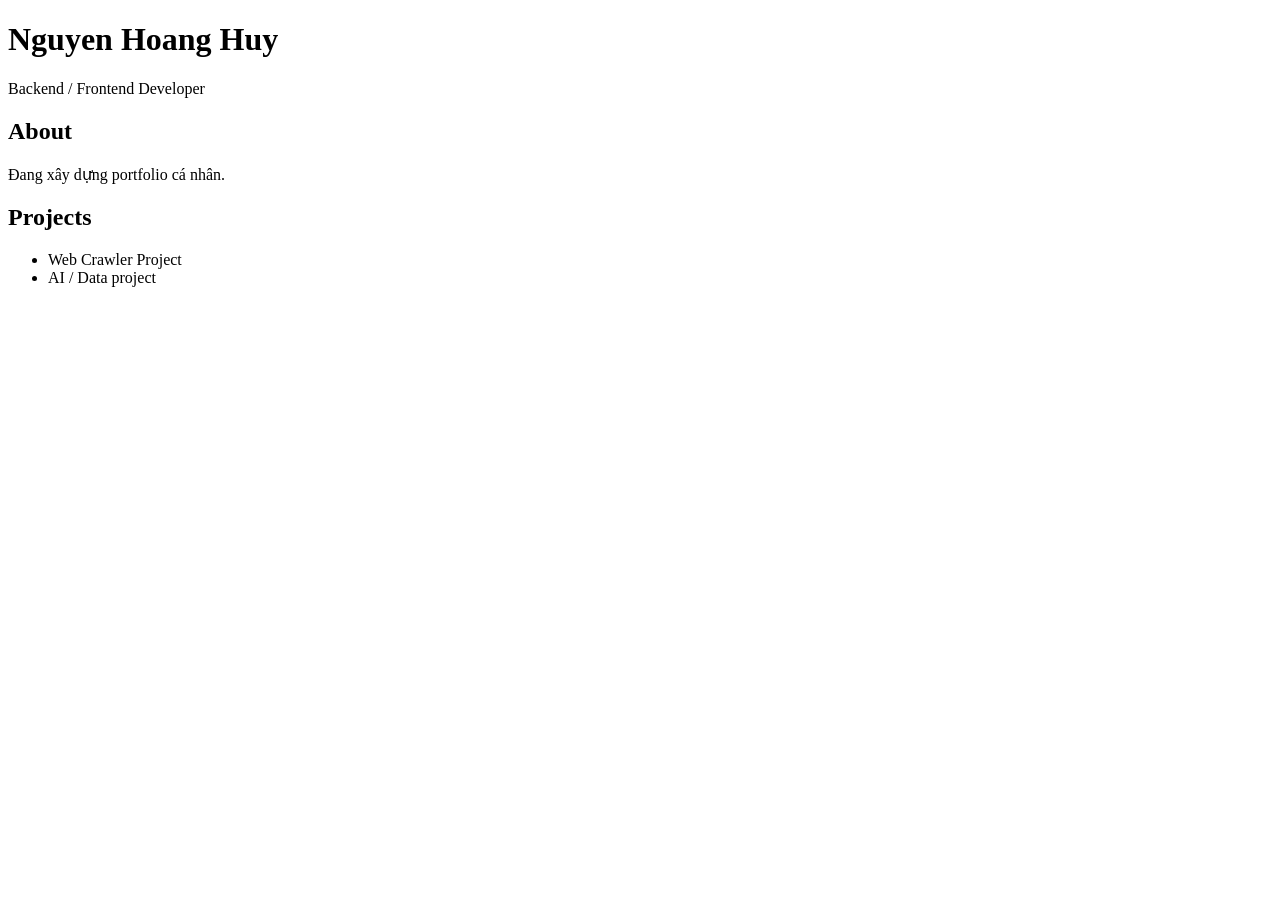
==== index.html @ 385de368 "index" ====
<!DOCTYPE html>
<html lang="vi">
<head>
  <meta charset="UTF-8" />
  <title>CV - Nguyen Hoang Huy</title>
</head>
<body>
  <h1>Nguyen Hoang Huy</h1>
  <p>Backend / Frontend Developer</p>

  <h2>About</h2>
  <p>Đang xây dựng portfolio cá nhân.</p>

  <h2>Projects</h2>
  <ul>
    <li>Web Crawler Project</li>
    <li>AI / Data project</li>
  </ul>
</body>
</html>
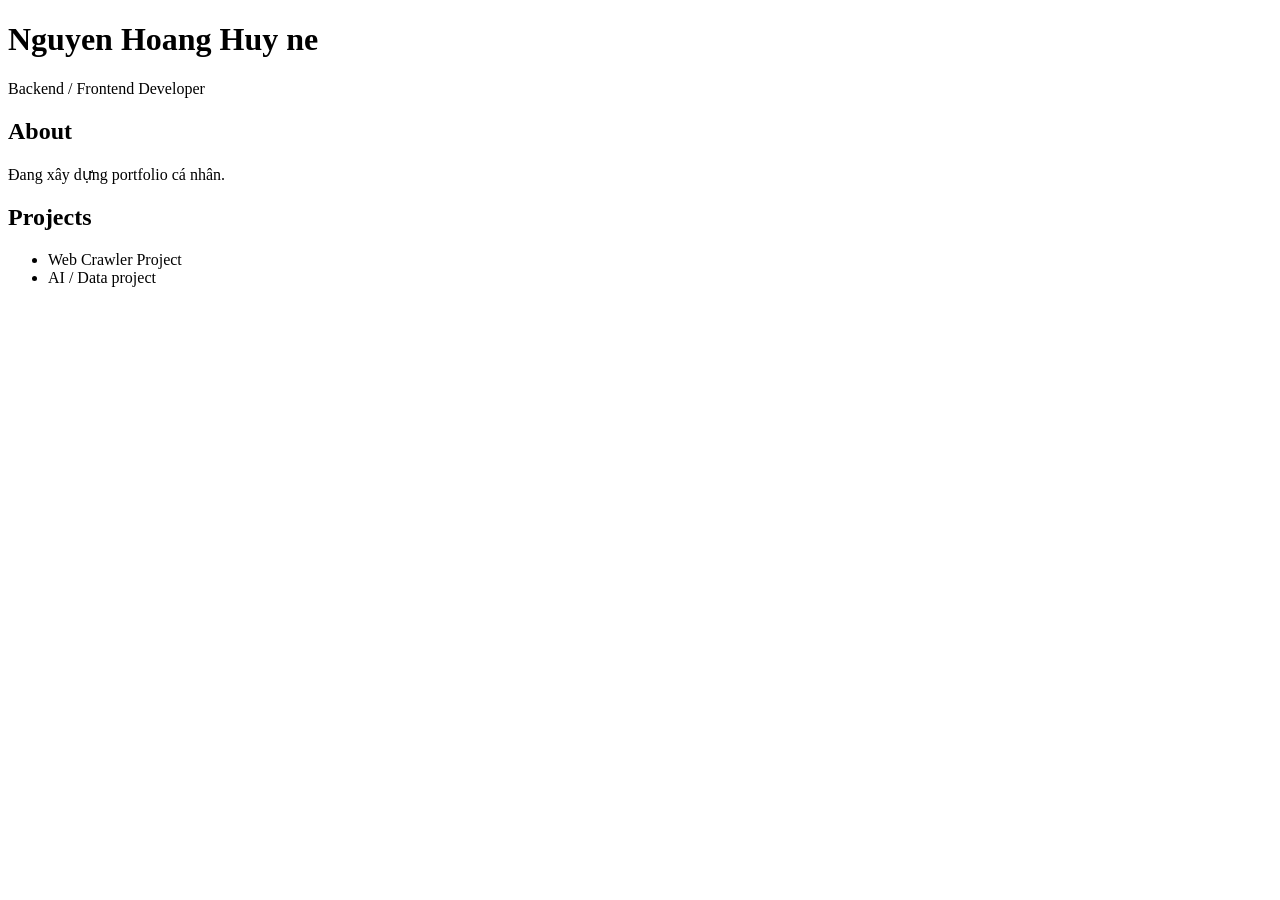
==== commit 381058d9: "change" ====
--- a/index.html
+++ b/index.html
@@ -5,7 +5,7 @@
   <title>CV - Nguyen Hoang Huy</title>
 </head>
 <body>
-  <h1>Nguyen Hoang Huy</h1>
+  <h1>Nguyen Hoang Huy ne</h1>
   <p>Backend / Frontend Developer</p>
 
   <h2>About</h2>
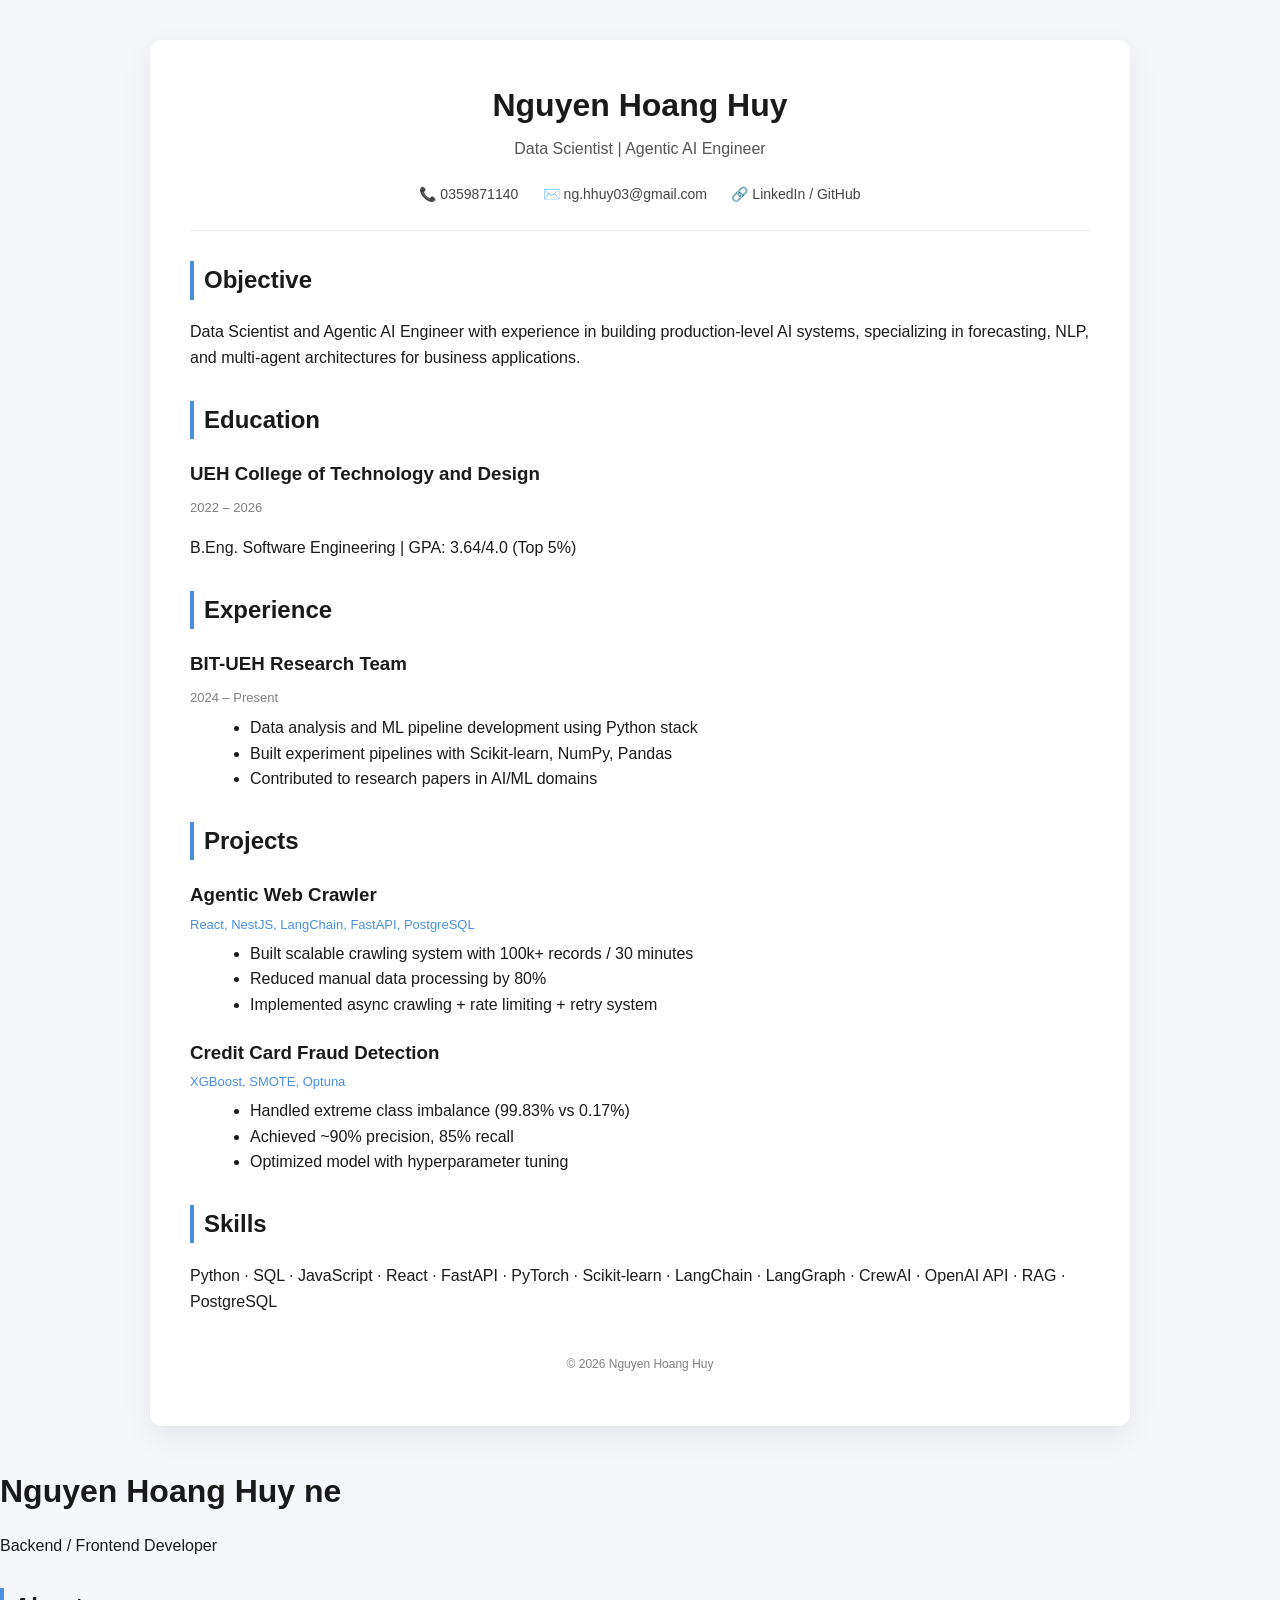
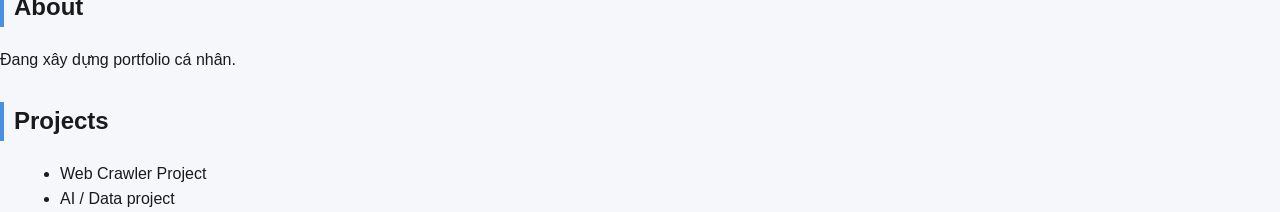
==== commit 76b15cee: "css" ====
--- a/index.html
+++ b/index.html
@@ -4,7 +4,108 @@
   <meta charset="UTF-8" />
   <title>CV - Nguyen Hoang Huy</title>
 </head>
+<body><!DOCTYPE html>
+<html lang="en">
+<head>
+  <meta charset="UTF-8" />
+  <meta name="viewport" content="width=device-width, initial-scale=1.0"/>
+  <title>Nguyen Hoang Huy - CV</title>
+  <link rel="stylesheet" href="style.css"/>
+</head>
+
 <body>
+  <div class="container">
+
+    <!-- HEADER -->
+    <header>
+      <h1>Nguyen Hoang Huy</h1>
+      <p class="role">Data Scientist | Agentic AI Engineer</p>
+
+      <div class="contact">
+        <span>📞 0359871140</span>
+        <span>✉️ ng.hhuy03@gmail.com</span>
+        <span>🔗 LinkedIn / GitHub</span>
+      </div>
+    </header>
+
+    <!-- OBJECTIVE -->
+    <section>
+      <h2>Objective</h2>
+      <p>
+        Data Scientist and Agentic AI Engineer with experience in building production-level AI systems,
+        specializing in forecasting, NLP, and multi-agent architectures for business applications.
+      </p>
+    </section>
+
+    <!-- EDUCATION -->
+    <section>
+      <h2>Education</h2>
+      <div class="item">
+        <h3>UEH College of Technology and Design</h3>
+        <span>2022 – 2026</span>
+        <p>B.Eng. Software Engineering | GPA: 3.64/4.0 (Top 5%)</p>
+      </div>
+    </section>
+
+    <!-- EXPERIENCE -->
+    <section>
+      <h2>Experience</h2>
+
+      <div class="item">
+        <h3>BIT-UEH Research Team</h3>
+        <span>2024 – Present</span>
+        <ul>
+          <li>Data analysis and ML pipeline development using Python stack</li>
+          <li>Built experiment pipelines with Scikit-learn, NumPy, Pandas</li>
+          <li>Contributed to research papers in AI/ML domains</li>
+        </ul>
+      </div>
+
+    </section>
+
+    <!-- PROJECTS -->
+    <section>
+      <h2>Projects</h2>
+
+      <div class="item">
+        <h3>Agentic Web Crawler</h3>
+        <p class="tech">React, NestJS, LangChain, FastAPI, PostgreSQL</p>
+        <ul>
+          <li>Built scalable crawling system with 100k+ records / 30 minutes</li>
+          <li>Reduced manual data processing by 80%</li>
+          <li>Implemented async crawling + rate limiting + retry system</li>
+        </ul>
+      </div>
+
+      <div class="item">
+        <h3>Credit Card Fraud Detection</h3>
+        <p class="tech">XGBoost, SMOTE, Optuna</p>
+        <ul>
+          <li>Handled extreme class imbalance (99.83% vs 0.17%)</li>
+          <li>Achieved ~90% precision, 85% recall</li>
+          <li>Optimized model with hyperparameter tuning</li>
+        </ul>
+      </div>
+
+    </section>
+
+    <!-- SKILLS -->
+    <section>
+      <h2>Skills</h2>
+      <p>
+        Python · SQL · JavaScript · React · FastAPI · PyTorch · Scikit-learn ·
+        LangChain · LangGraph · CrewAI · OpenAI API · RAG · PostgreSQL
+      </p>
+    </section>
+
+    <!-- FOOTER -->
+    <footer>
+      <p>© 2026 Nguyen Hoang Huy</p>
+    </footer>
+
+  </div>
+</body>
+</html>
   <h1>Nguyen Hoang Huy ne</h1>
   <p>Backend / Frontend Developer</p>
 
--- a/style.css
+++ b/style.css
@@ -0,0 +1,76 @@
+body {
+  margin: 0;
+  font-family: "Segoe UI", Arial, sans-serif;
+  background: #f5f7fb;
+  color: #1a1a1a;
+  line-height: 1.6;
+}
+
+.container {
+  max-width: 900px;
+  margin: 40px auto;
+  background: white;
+  padding: 40px;
+  border-radius: 12px;
+  box-shadow: 0 10px 30px rgba(0,0,0,0.08);
+}
+
+header {
+  text-align: center;
+  border-bottom: 1px solid #eee;
+  padding-bottom: 20px;
+  margin-bottom: 30px;
+}
+
+h1 {
+  margin: 0;
+  font-size: 32px;
+}
+
+.role {
+  color: #555;
+  margin-top: 5px;
+}
+
+.contact span {
+  display: inline-block;
+  margin: 5px 10px;
+  font-size: 14px;
+  color: #444;
+}
+
+h2 {
+  border-left: 4px solid #4a90e2;
+  padding-left: 10px;
+  margin-top: 30px;
+}
+
+.item {
+  margin-bottom: 20px;
+}
+
+.item h3 {
+  margin-bottom: 5px;
+}
+
+.item span {
+  font-size: 13px;
+  color: gray;
+}
+
+.tech {
+  font-size: 13px;
+  color: #4a90e2;
+  margin: 5px 0;
+}
+
+ul {
+  margin: 5px 0 0 20px;
+}
+
+footer {
+  text-align: center;
+  margin-top: 40px;
+  font-size: 12px;
+  color: gray;
+}
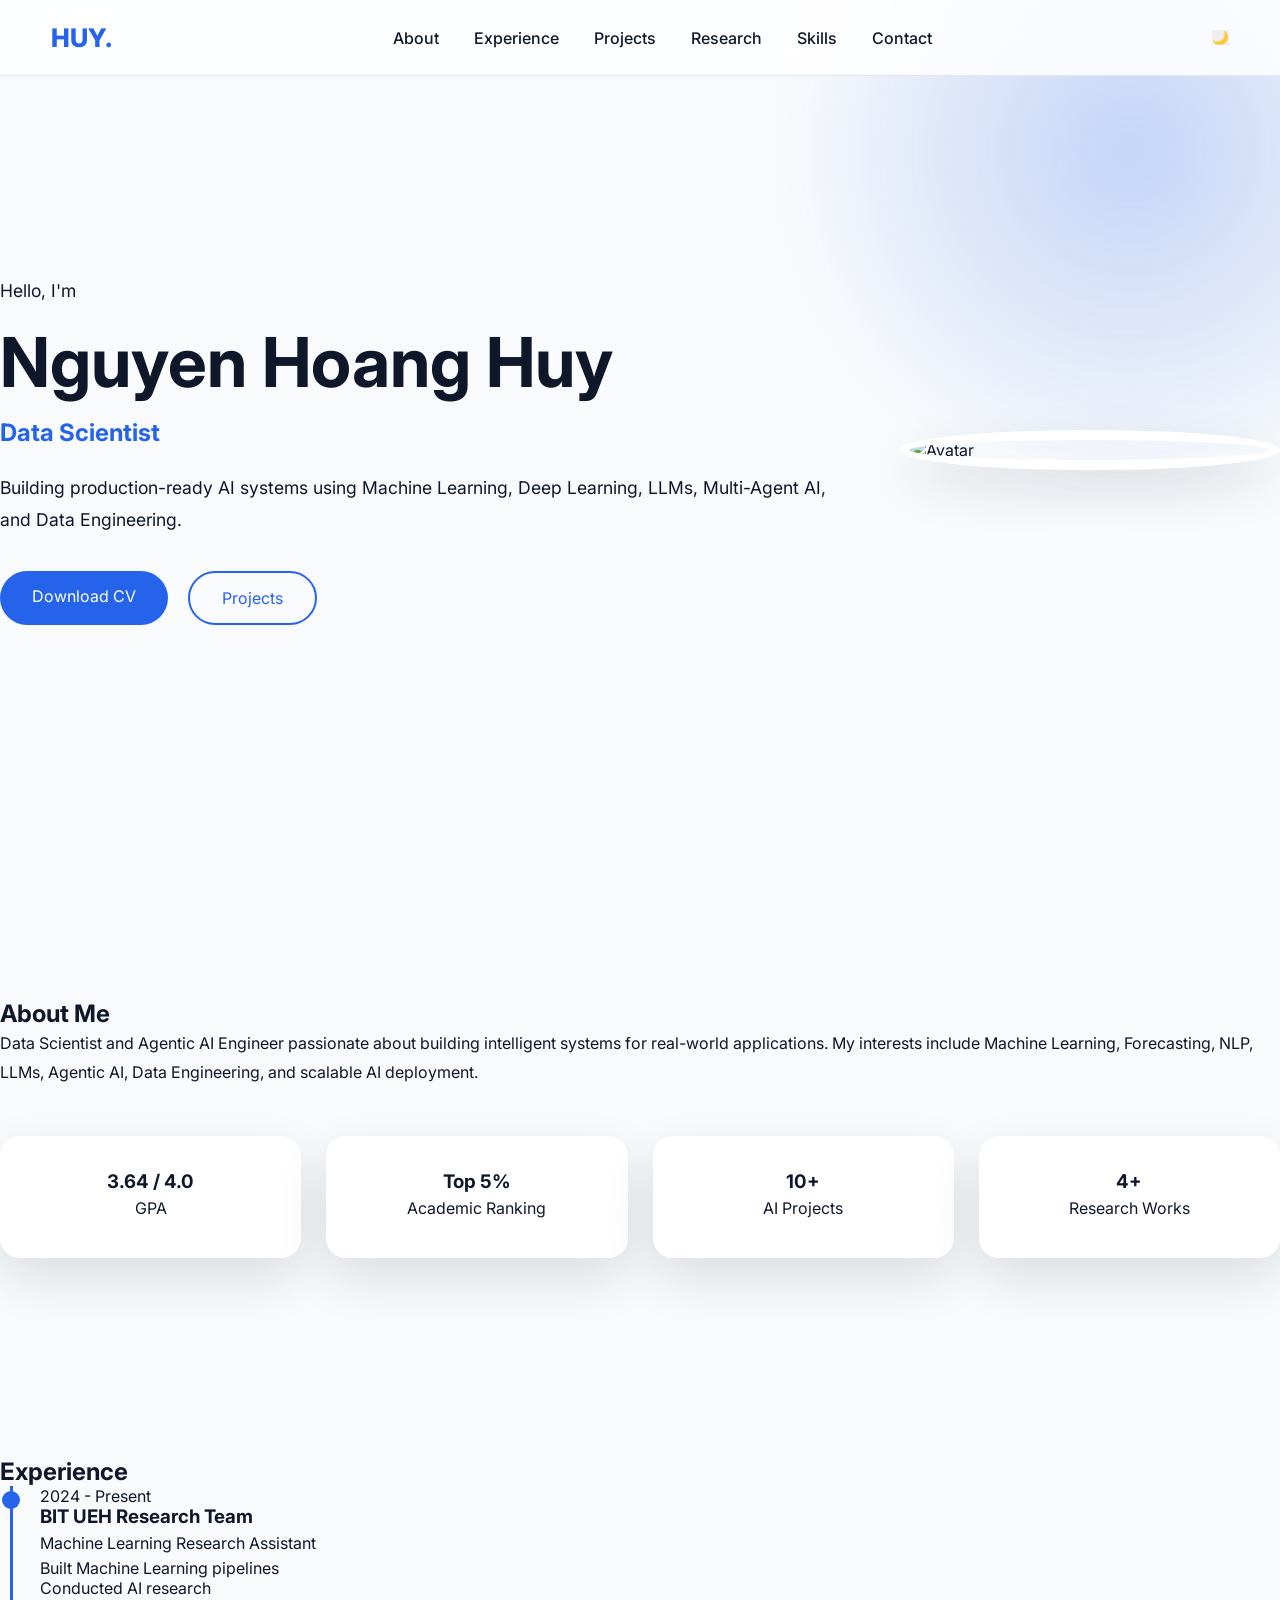
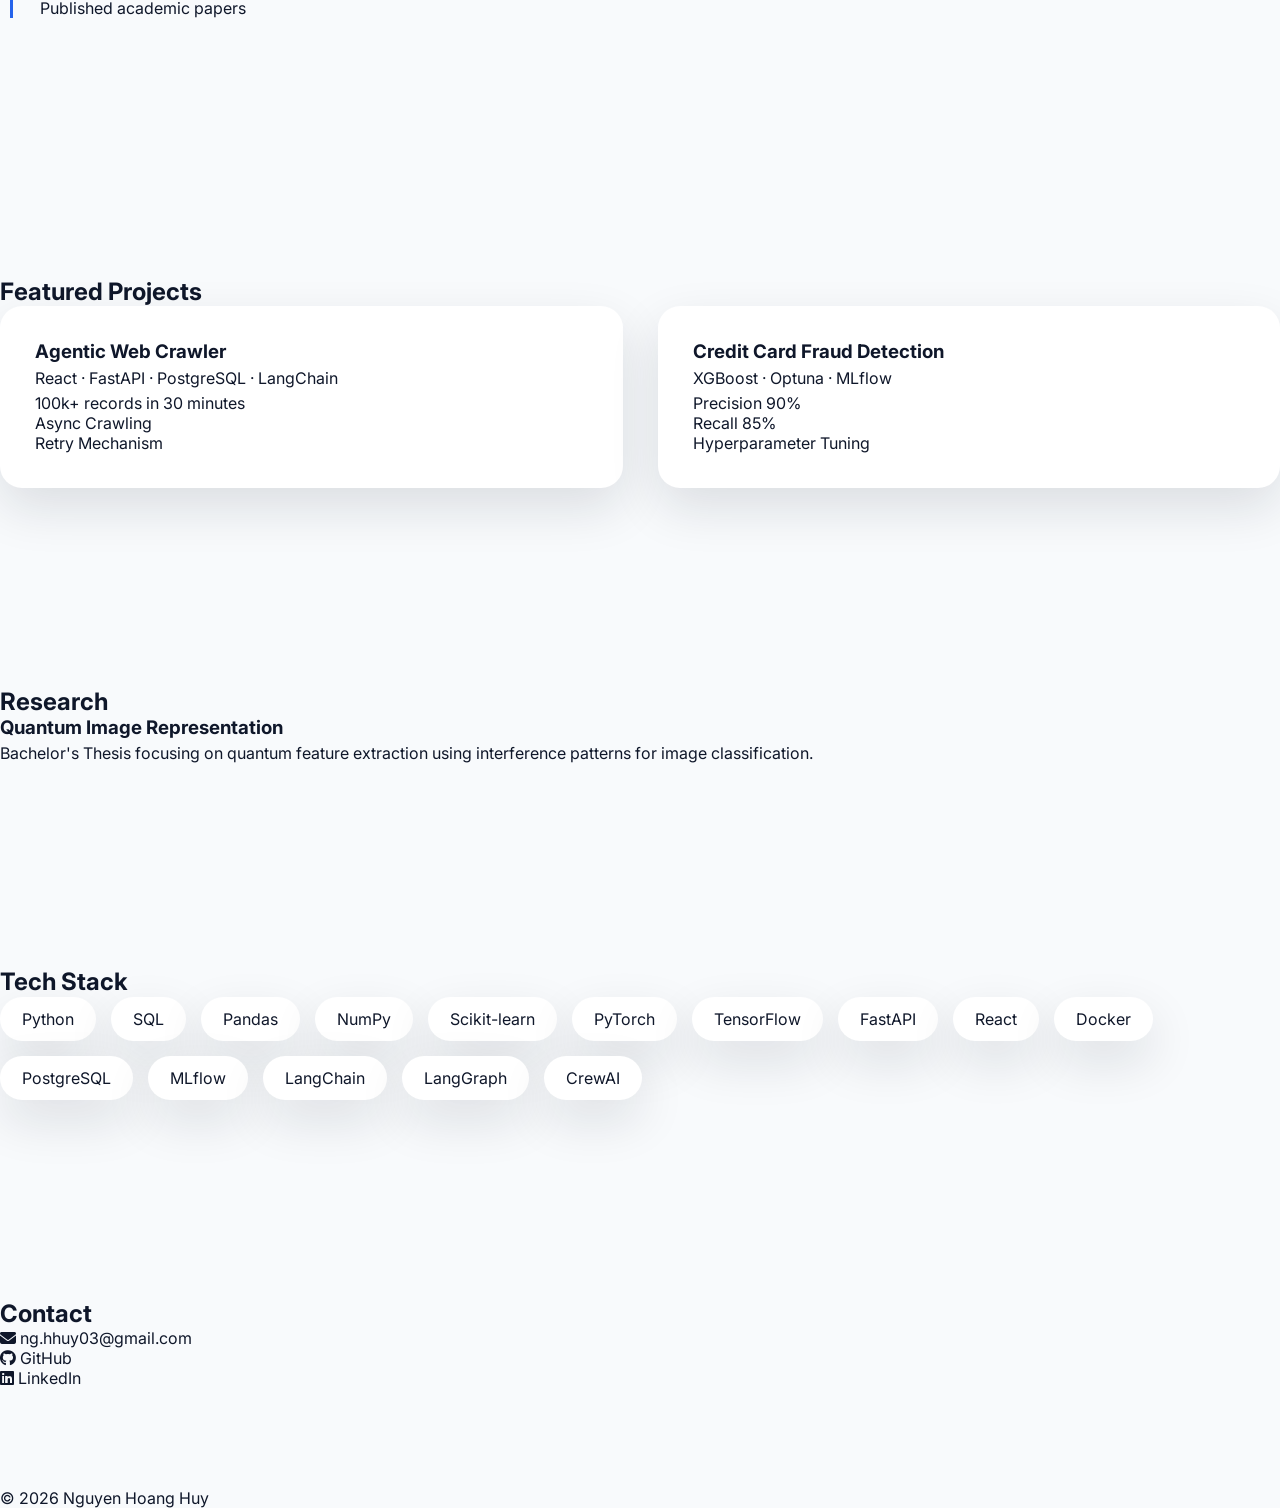
==== commit 4e88cb13: "porpolio" ====
--- a/index.html
+++ b/index.html
@@ -1,121 +1,595 @@
 <!DOCTYPE html>
-<html lang="vi">
+<html lang="en">
+
 <head>
-  <meta charset="UTF-8" />
-  <title>CV - Nguyen Hoang Huy</title>
+
+    <meta charset="UTF-8">
+
+    <meta
+        name="viewport"
+        content="width=device-width, initial-scale=1.0"
+    >
+
+    <title>
+        Nguyen Hoang Huy | Data Scientist
+    </title>
+
+    <link
+        rel="preconnect"
+        href="https://fonts.googleapis.com"
+    >
+
+    <link
+        rel="preconnect"
+        href="https://fonts.gstatic.com"
+        crossorigin
+    >
+
+    <link
+        href="https://fonts.googleapis.com/css2?family=Inter:wght@300;400;500;600;700;800&display=swap"
+        rel="stylesheet"
+    >
+
+    <link
+        rel="stylesheet"
+        href="https://cdnjs.cloudflare.com/ajax/libs/font-awesome/6.7.1/css/all.min.css"
+    >
+
+    <link
+        rel="stylesheet"
+        href="assets/css/reset.css"
+    >
+
+    <link
+        rel="stylesheet"
+        href="assets/css/variables.css"
+    >
+
+    <link
+        rel="stylesheet"
+        href="assets/css/layout.css"
+    >
+
+    <link
+        rel="stylesheet"
+        href="assets/css/components.css"
+    >
+
+    <link
+        rel="stylesheet"
+        href="assets/css/animation.css"
+    >
+
+    <link
+        rel="stylesheet"
+        href="assets/css/style.css"
+    >
+
+    <link
+        rel="stylesheet"
+        href="assets/css/responsive.css"
+    >
+
 </head>
-<body><!DOCTYPE html>
-<html lang="en">
-<head>
-  <meta charset="UTF-8" />
-  <meta name="viewport" content="width=device-width, initial-scale=1.0"/>
-  <title>Nguyen Hoang Huy - CV</title>
-  <link rel="stylesheet" href="style.css"/>
-</head>
 
 <body>
-  <div class="container">
-
-    <!-- HEADER -->
-    <header>
-      <h1>Nguyen Hoang Huy</h1>
-      <p class="role">Data Scientist | Agentic AI Engineer</p>
-
-      <div class="contact">
-        <span>📞 0359871140</span>
-        <span>✉️ ng.hhuy03@gmail.com</span>
-        <span>🔗 LinkedIn / GitHub</span>
-      </div>
-    </header>
-
-    <!-- OBJECTIVE -->
-    <section>
-      <h2>Objective</h2>
-      <p>
-        Data Scientist and Agentic AI Engineer with experience in building production-level AI systems,
-        specializing in forecasting, NLP, and multi-agent architectures for business applications.
-      </p>
-    </section>
-
-    <!-- EDUCATION -->
-    <section>
-      <h2>Education</h2>
-      <div class="item">
-        <h3>UEH College of Technology and Design</h3>
-        <span>2022 – 2026</span>
-        <p>B.Eng. Software Engineering | GPA: 3.64/4.0 (Top 5%)</p>
-      </div>
-    </section>
-
-    <!-- EXPERIENCE -->
-    <section>
-      <h2>Experience</h2>
-
-      <div class="item">
-        <h3>BIT-UEH Research Team</h3>
-        <span>2024 – Present</span>
-        <ul>
-          <li>Data analysis and ML pipeline development using Python stack</li>
-          <li>Built experiment pipelines with Scikit-learn, NumPy, Pandas</li>
-          <li>Contributed to research papers in AI/ML domains</li>
+
+    <!-- NAVBAR -->
+
+<nav class="navbar">
+
+    <div class="container">
+
+        <a href="#" class="logo">
+            HUY.
+        </a>
+
+
+        <ul class="menu">
+
+            <li>
+                <a href="#about">
+                    About
+                </a>
+            </li>
+
+
+            <li>
+                <a href="#experience">
+                    Experience
+                </a>
+            </li>
+
+
+            <li>
+                <a href="#projects">
+                    Projects
+                </a>
+            </li>
+
+
+            <li>
+                <a href="#research">
+                    Research
+                </a>
+            </li>
+
+
+            <li>
+                <a href="#skills">
+                    Skills
+                </a>
+            </li>
+
+
+            <li>
+                <a href="#contact">
+                    Contact
+                </a>
+            </li>
+
+
         </ul>
-      </div>
-
-    </section>
-
-    <!-- PROJECTS -->
-    <section>
-      <h2>Projects</h2>
-
-      <div class="item">
-        <h3>Agentic Web Crawler</h3>
-        <p class="tech">React, NestJS, LangChain, FastAPI, PostgreSQL</p>
-        <ul>
-          <li>Built scalable crawling system with 100k+ records / 30 minutes</li>
-          <li>Reduced manual data processing by 80%</li>
-          <li>Implemented async crawling + rate limiting + retry system</li>
-        </ul>
-      </div>
-
-      <div class="item">
-        <h3>Credit Card Fraud Detection</h3>
-        <p class="tech">XGBoost, SMOTE, Optuna</p>
-        <ul>
-          <li>Handled extreme class imbalance (99.83% vs 0.17%)</li>
-          <li>Achieved ~90% precision, 85% recall</li>
-          <li>Optimized model with hyperparameter tuning</li>
-        </ul>
-      </div>
-
-    </section>
-
-    <!-- SKILLS -->
-    <section>
-      <h2>Skills</h2>
-      <p>
-        Python · SQL · JavaScript · React · FastAPI · PyTorch · Scikit-learn ·
-        LangChain · LangGraph · CrewAI · OpenAI API · RAG · PostgreSQL
-      </p>
-    </section>
-
-    <!-- FOOTER -->
+
+
+        <button class="theme-btn">
+
+            🌙
+
+        </button>
+
+
+    </div>
+
+</nav>
+
+    <!-- ================= HERO ================= -->
+
+    <section class="hero">
+
+        <div class="hero-left">
+
+            <p class="hello">
+
+                Hello, I'm
+
+            </p>
+
+            <h1>
+
+                Nguyen Hoang Huy
+
+            </h1>
+
+            <h2>
+
+                <span id="typing"></span>
+
+            </h2>
+
+            <p class="description">
+
+                Building production-ready AI systems using Machine Learning,
+                Deep Learning, LLMs, Multi-Agent AI, and Data Engineering.
+
+            </p>
+
+            <div class="hero-buttons">
+
+                <a
+                    href="assets/files/NguyenHoangHuy_CV.pdf"
+                    class="btn"
+                >
+
+                    Download CV
+
+                </a>
+
+                <a
+                    href="#projects"
+                    class="btn-outline"
+                >
+
+                    Projects
+
+                </a>
+
+            </div>
+
+        </div>
+
+        <div class="hero-right">
+
+            <img
+                src="assets/images/avatar.jpg"
+                alt="Avatar"
+            >
+
+        </div>
+
+    </section>
+
+    <!-- ================= ABOUT ================= -->
+
+    <section
+        class="section"
+        id="about"
+    >
+
+        <h2>
+
+            About Me
+
+        </h2>
+
+        <p>
+
+            Data Scientist and Agentic AI Engineer passionate about
+            building intelligent systems for real-world applications.
+
+            My interests include Machine Learning, Forecasting,
+            NLP, LLMs, Agentic AI,
+            Data Engineering,
+            and scalable AI deployment.
+
+        </p>
+
+        <div class="stats">
+
+            <div class="card">
+
+                <h3>
+
+                    3.64 / 4.0
+
+                </h3>
+
+                <p>
+
+                    GPA
+
+                </p>
+
+            </div>
+
+            <div class="card">
+
+                <h3>
+
+                    Top 5%
+
+                </h3>
+
+                <p>
+
+                    Academic Ranking
+
+                </p>
+
+            </div>
+
+            <div class="card">
+
+                <h3>
+
+                    10+
+
+                </h3>
+
+                <p>
+
+                    AI Projects
+
+                </p>
+
+            </div>
+
+            <div class="card">
+
+                <h3>
+
+                    4+
+
+                </h3>
+
+                <p>
+
+                    Research Works
+
+                </p>
+
+            </div>
+
+        </div>
+
+    </section>
+
+    <!-- ================= EXPERIENCE ================= -->
+
+    <section
+        class="section"
+        id="experience"
+    >
+
+        <h2>
+
+            Experience
+
+        </h2>
+
+        <div class="timeline">
+
+            <div class="timeline-item">
+
+                <div class="year">
+
+                    2024 - Present
+
+                </div>
+
+                <div class="content">
+
+                    <h3>
+
+                        BIT UEH Research Team
+
+                    </h3>
+
+                    <p>
+
+                        Machine Learning Research Assistant
+
+                    </p>
+
+                    <ul>
+
+                        <li>
+
+                            Built Machine Learning pipelines
+
+                        </li>
+
+                        <li>
+
+                            Conducted AI research
+
+                        </li>
+
+                        <li>
+
+                            Published academic papers
+
+                        </li>
+
+                    </ul>
+
+                </div>
+
+            </div>
+
+        </div>
+
+    </section>
+
+    <!-- ================= PROJECTS ================= -->
+
+    <section
+        class="section"
+        id="projects"
+    >
+
+        <h2>
+
+            Featured Projects
+
+        </h2>
+
+        <div class="project-grid">
+
+            <div class="project-card">
+
+                <h3>
+
+                    Agentic Web Crawler
+
+                </h3>
+
+                <p>
+
+                    React · FastAPI · PostgreSQL · LangChain
+
+                </p>
+
+                <ul>
+
+                    <li>
+
+                        100k+ records in 30 minutes
+
+                    </li>
+
+                    <li>
+
+                        Async Crawling
+
+                    </li>
+
+                    <li>
+
+                        Retry Mechanism
+
+                    </li>
+
+                </ul>
+
+            </div>
+
+            <div class="project-card">
+
+                <h3>
+
+                    Credit Card Fraud Detection
+
+                </h3>
+
+                <p>
+
+                    XGBoost · Optuna · MLflow
+
+                </p>
+
+                <ul>
+
+                    <li>
+
+                        Precision 90%
+
+                    </li>
+
+                    <li>
+
+                        Recall 85%
+
+                    </li>
+
+                    <li>
+
+                        Hyperparameter Tuning
+
+                    </li>
+
+                </ul>
+
+            </div>
+
+        </div>
+
+    </section>
+
+    <!-- ================= RESEARCH ================= -->
+
+    <section
+        class="section"
+        id="research"
+    >
+
+        <h2>
+
+            Research
+
+        </h2>
+
+        <div class="research-card">
+
+            <h3>
+
+                Quantum Image Representation
+
+            </h3>
+
+            <p>
+
+                Bachelor's Thesis focusing on quantum feature extraction
+                using interference patterns for image classification.
+
+            </p>
+
+        </div>
+
+    </section>
+
+    <!-- ================= SKILLS ================= -->
+
+    <section
+        class="section"
+        id="skills"
+    >
+
+        <h2>
+
+            Tech Stack
+
+        </h2>
+
+        <div class="skill-tags">
+
+            <span>Python</span>
+            <span>SQL</span>
+            <span>Pandas</span>
+            <span>NumPy</span>
+            <span>Scikit-learn</span>
+            <span>PyTorch</span>
+            <span>TensorFlow</span>
+            <span>FastAPI</span>
+            <span>React</span>
+            <span>Docker</span>
+            <span>PostgreSQL</span>
+            <span>MLflow</span>
+            <span>LangChain</span>
+            <span>LangGraph</span>
+            <span>CrewAI</span>
+
+        </div>
+
+    </section>
+
+    <!-- ================= CONTACT ================= -->
+
+    <section
+        class="section"
+        id="contact"
+    >
+
+        <h2>
+
+            Contact
+
+        </h2>
+
+        <div class="contact-grid">
+
+            <div>
+
+                <i class="fa-solid fa-envelope"></i>
+
+                ng.hhuy03@gmail.com
+
+            </div>
+
+            <div>
+
+                <i class="fa-brands fa-github"></i>
+
+                GitHub
+
+            </div>
+
+            <div>
+
+                <i class="fa-brands fa-linkedin"></i>
+
+                LinkedIn
+
+            </div>
+
+        </div>
+
+    </section>
+
     <footer>
-      <p>© 2026 Nguyen Hoang Huy</p>
+
+        © 2026 Nguyen Hoang Huy
+
     </footer>
 
-  </div>
+    <script src="assets/js/main.js"></script>
+
+    <script src="assets/js/navbar.js"></script>
+
+    <script src="assets/js/typing.js"></script>
+
+    <script src="assets/js/scroll.js"></script>
+
 </body>
-</html>
-  <h1>Nguyen Hoang Huy ne</h1>
-  <p>Backend / Frontend Developer</p>
-
-  <h2>About</h2>
-  <p>Đang xây dựng portfolio cá nhân.</p>
-
-  <h2>Projects</h2>
-  <ul>
-    <li>Web Crawler Project</li>
-    <li>AI / Data project</li>
-  </ul>
-</body>
+
 </html>
--- a/assets/css/variables.css
+++ b/assets/css/variables.css
@@ -0,0 +1,124 @@
+:root{
+
+
+/* ======================
+COLORS
+====================== */
+
+
+--primary:#2563eb;
+
+--primary-dark:#1d4ed8;
+
+--secondary:#38bdf8;
+
+
+--bg:#f8fafc;
+
+--surface:#ffffff;
+
+
+--text:#0f172a;
+
+--text-muted:#64748b;
+
+
+--border:#e2e8f0;
+
+
+
+/* ======================
+GRADIENT
+====================== */
+
+
+--gradient:
+
+linear-gradient(
+135deg,
+#2563eb,
+#38bdf8
+);
+
+
+
+/* ======================
+SHADOW
+====================== */
+
+
+--shadow-sm:
+
+0 5px 20px rgba(0,0,0,.05);
+
+
+
+--shadow:
+
+0 20px 50px rgba(15,23,42,.12);
+
+
+
+--shadow-lg:
+
+0 30px 80px rgba(15,23,42,.18);
+
+
+
+
+/* ======================
+RADIUS
+====================== */
+
+
+--radius-sm:12px;
+
+--radius:20px;
+
+--radius-lg:35px;
+
+
+
+
+/* ======================
+CONTAINER
+====================== */
+
+
+--container:1200px;
+
+
+
+
+/* ======================
+TRANSITION
+====================== */
+
+
+--transition:.35s ease;
+
+
+
+/* ======================
+FONT SIZE
+====================== */
+
+
+--text-sm:.9rem;
+
+--text-md:1rem;
+
+--text-lg:1.25rem;
+
+
+--title:
+
+clamp(
+2.5rem,
+6vw,
+4.8rem
+);
+
+
+
+}
--- a/assets/css/layout.css
+++ b/assets/css/layout.css
@@ -0,0 +1,152 @@
+.container{
+
+
+width:min(
+92%,
+var(--container)
+);
+
+
+margin:auto;
+
+
+}
+
+
+
+section{
+
+
+padding:
+
+100px 0;
+
+
+}
+
+
+
+.section-header{
+
+
+text-align:center;
+
+margin-bottom:70px;
+
+
+}
+
+
+
+.section-header h2{
+
+
+font-size:3rem;
+
+font-weight:800;
+
+
+}
+
+
+
+.section-header p{
+
+
+max-width:650px;
+
+margin:20px auto;
+
+color:var(--text-muted);
+
+
+}
+
+
+
+.grid{
+
+
+display:grid;
+
+gap:30px;
+
+
+}
+
+
+
+.grid-2{
+
+
+grid-template-columns:
+
+repeat(
+2,
+1fr
+);
+
+
+}
+
+
+
+.grid-3{
+
+
+grid-template-columns:
+
+repeat(
+3,
+1fr
+);
+
+
+}
+
+
+
+.grid-4{
+
+
+grid-template-columns:
+
+repeat(
+4,
+1fr
+);
+
+
+}
+
+
+
+.flex{
+
+
+display:flex;
+
+align-items:center;
+
+
+}
+
+
+
+.center{
+
+
+justify-content:center;
+
+align-items:center;
+
+
+}
+
+
+
+.hidden{
+
+display:none;
+
+}
--- a/assets/css/components.css
+++ b/assets/css/components.css
@@ -0,0 +1,222 @@
+.btn{
+
+    display:inline-block;
+
+    padding:15px 32px;
+
+    background:var(--primary);
+
+    color:white;
+
+    border-radius:999px;
+
+    transition:.3s;
+
+}
+
+.btn:hover{
+
+    transform:translateY(-4px);
+
+}
+
+.btn-outline{
+
+    display:inline-block;
+
+    padding:15px 32px;
+
+    border-radius:999px;
+
+    border:2px solid var(--primary);
+
+    color:var(--primary);
+
+}
+
+.card{
+
+    background:white;
+
+    border-radius:var(--radius);
+
+    box-shadow:var(--shadow);
+
+    padding:35px;
+
+}
+
+.project-grid{
+
+    display:grid;
+
+    grid-template-columns:repeat(auto-fit,minmax(340px,1fr));
+
+    gap:35px;
+
+}
+
+.project-card{
+
+    background:white;
+
+    padding:35px;
+
+    border-radius:22px;
+
+    box-shadow:var(--shadow);
+
+    transition:.35s;
+
+}
+
+.project-card:hover{
+
+    transform:translateY(-10px);
+
+}
+
+.skill-tags{
+
+    display:flex;
+
+    gap:15px;
+
+    flex-wrap:wrap;
+
+}
+
+.skill-tags span{
+
+    background:white;
+
+    padding:12px 22px;
+
+    border-radius:999px;
+
+    box-shadow:var(--shadow);
+
+}
+
+.stats{
+
+    display:grid;
+
+    grid-template-columns:repeat(4,1fr);
+
+    gap:25px;
+
+    margin-top:50px;
+
+}
+
+.stats .card{
+
+    text-align:center;
+
+}
+
+.timeline{
+
+    position:relative;
+
+    padding-left:40px;
+
+}
+
+.timeline::before{
+
+    content:"";
+
+    position:absolute;
+
+    left:10px;
+
+    top:0;
+
+    width:3px;
+
+    height:100%;
+
+    background:var(--primary);
+
+}
+
+.timeline-item{
+
+    position:relative;
+
+    margin-bottom:60px;
+
+}
+
+.timeline-item::before{
+
+    content:"";
+
+    position:absolute;
+
+    left:-38px;
+
+    top:5px;
+
+    width:18px;
+
+    height:18px;
+
+    background:var(--primary);
+
+    border-radius:50%;
+
+}
+
+
+.back-top{
+
+position:fixed;
+
+right:35px;
+
+bottom:35px;
+
+width:55px;
+
+height:55px;
+
+border:none;
+
+border-radius:50%;
+
+background:var(--primary);
+
+color:white;
+
+font-size:20px;
+
+cursor:pointer;
+
+opacity:0;
+
+pointer-events:none;
+
+transition:.35s;
+
+box-shadow:var(--shadow);
+
+}
+
+.back-top.active{
+
+opacity:1;
+
+pointer-events:auto;
+
+}
+
+.menu a.active{
+
+color:var(--primary);
+
+font-weight:700;
+
+}
--- a/assets/css/animation.css
+++ b/assets/css/animation.css
@@ -0,0 +1,67 @@
+.fade-up{
+
+    opacity:0;
+
+    transform:translateY(40px);
+
+    transition:all .8s;
+
+}
+
+.fade-up.show{
+
+    opacity:1;
+
+    transform:translateY(0);
+
+}
+
+.project-card{
+
+    animation:float 5s infinite alternate;
+
+}
+
+@keyframes float{
+
+    from{
+
+        transform:translateY(0);
+
+    }
+
+    to{
+
+        transform:translateY(-8px);
+
+    }
+
+}
+
+.hero-right img{
+
+    animation:avatar 6s infinite ease-in-out;
+
+}
+
+@keyframes avatar{
+
+    0%{
+
+        transform:translateY(0);
+
+    }
+
+    50%{
+
+        transform:translateY(-12px);
+
+    }
+
+    100%{
+
+        transform:translateY(0);
+
+    }
+
+}
--- a/assets/css/style.css
+++ b/assets/css/style.css
@@ -0,0 +1,266 @@
+body{
+
+    overflow-x:hidden;
+
+}
+
+/*=========================
+NAVBAR
+=========================*/
+
+.navbar{
+
+    position:fixed;
+
+    width:100%;
+
+    top:0;
+
+    left:0;
+
+    z-index:999;
+
+    background:rgba(255,255,255,.85);
+
+    backdrop-filter:blur(18px);
+
+    border-bottom:1px solid var(--border);
+
+}
+
+.navbar .container{
+
+    height:75px;
+
+    display:flex;
+
+    justify-content:space-between;
+
+    align-items:center;
+
+}
+
+.logo{
+
+    font-size:1.6rem;
+
+    font-weight:800;
+
+    color:var(--primary);
+
+}
+
+.menu{
+
+    display:flex;
+
+    gap:35px;
+
+}
+
+.menu a{
+
+    font-weight:500;
+
+    transition:.3s;
+
+}
+
+.menu a:hover{
+
+    color:var(--primary);
+
+}
+
+/*=========================
+HERO
+=========================*/
+
+.hero{
+
+    min-height:100vh;
+
+    display:grid;
+
+    grid-template-columns:1.2fr .8fr;
+
+    align-items:center;
+
+    gap:70px;
+
+}
+
+.hero h1{
+
+    font-size:4.3rem;
+
+    line-height:1.1;
+
+    margin:18px 0;
+
+}
+
+.hero h2{
+
+    color:var(--primary);
+
+    margin-bottom:25px;
+
+}
+
+.hero p{
+
+    color:var(--text-light);
+
+    font-size:1.1rem;
+
+}
+
+.hero-buttons{
+
+    display:flex;
+
+    gap:20px;
+
+    margin-top:35px;
+
+}
+
+.hero-right{
+
+    display:flex;
+
+    justify-content:center;
+
+}
+
+.hero-right img{
+
+    width:380px;
+
+    border-radius:50%;
+
+    border:10px solid white;
+
+    box-shadow:var(--shadow);
+
+}
+
+.hero{
+
+
+position:relative;
+
+min-height:100vh;
+
+
+display:flex;
+
+align-items:center;
+
+
+overflow:hidden;
+
+
+}
+
+
+
+.hero::before{
+
+
+content:"";
+
+
+position:absolute;
+
+
+width:700px;
+
+height:700px;
+
+
+right:-200px;
+
+top:-200px;
+
+
+background:
+
+radial-gradient(
+circle,
+rgba(37,99,235,.25),
+transparent 70%
+);
+
+
+filter:blur(20px);
+
+
+z-index:-1;
+
+
+}
+
+
+
+
+.hero-content{
+
+
+max-width:800px;
+
+
+}
+
+
+
+.hero-title{
+
+
+font-size:var(--title);
+
+font-weight:900;
+
+
+background:
+
+var(--gradient);
+
+
+-webkit-background-clip:text;
+
+color:transparent;
+
+
+}
+
+
+
+.hero-subtitle{
+
+
+font-size:2rem;
+
+color:var(--primary);
+
+
+margin:20px 0;
+
+
+}
+
+
+
+.hero-description{
+
+
+font-size:1.15rem;
+
+color:var(--text-muted);
+
+
+max-width:650px;
+
+
+}
--- a/assets/css/responsive.css
+++ b/assets/css/responsive.css
@@ -0,0 +1,57 @@
+@media(max-width:992px){
+
+.hero{
+
+grid-template-columns:1fr;
+
+text-align:center;
+
+}
+
+.hero-buttons{
+
+justify-content:center;
+
+}
+
+.stats{
+
+grid-template-columns:repeat(2,1fr);
+
+}
+
+}
+
+@media(max-width:768px){
+
+.menu{
+
+display:none;
+
+}
+
+.hero h1{
+
+font-size:2.7rem;
+
+}
+
+.stats{
+
+grid-template-columns:1fr;
+
+}
+
+.project-grid{
+
+grid-template-columns:1fr;
+
+}
+
+.hero-right img{
+
+width:260px;
+
+}
+
+}
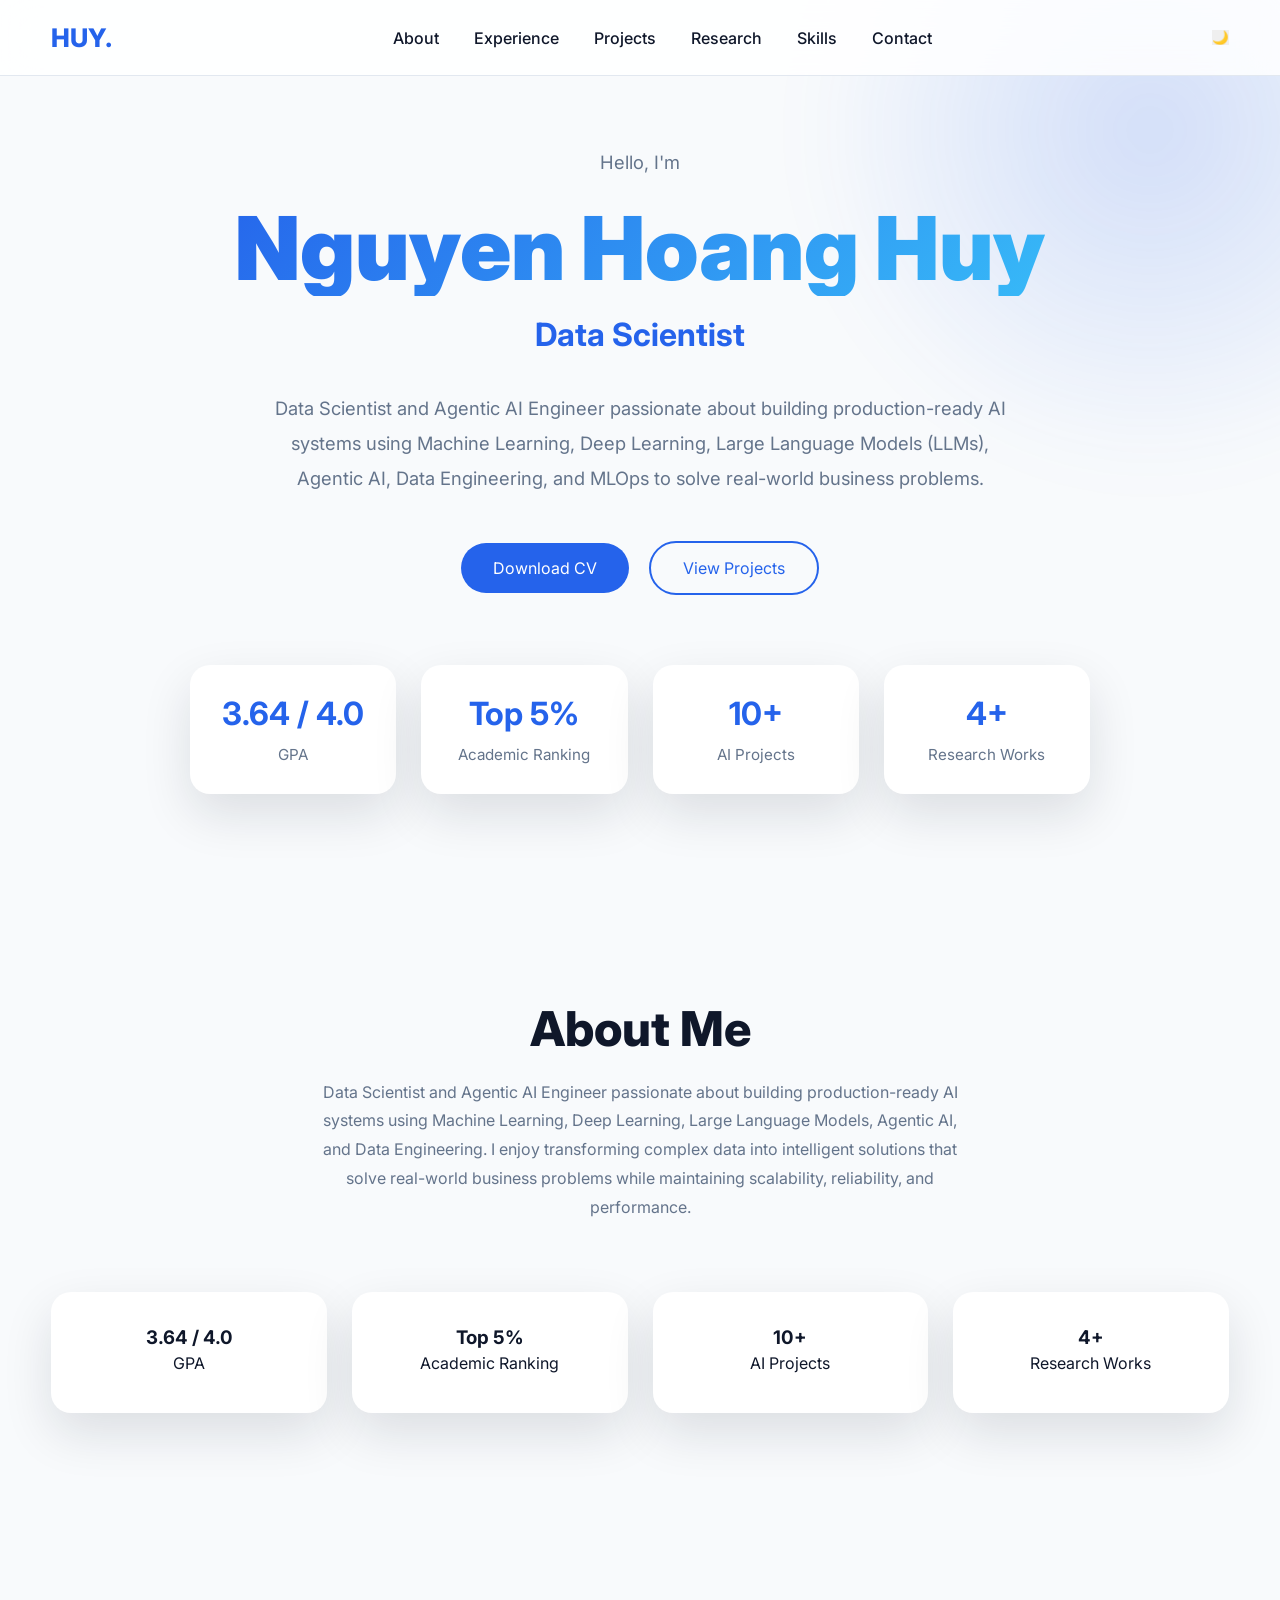
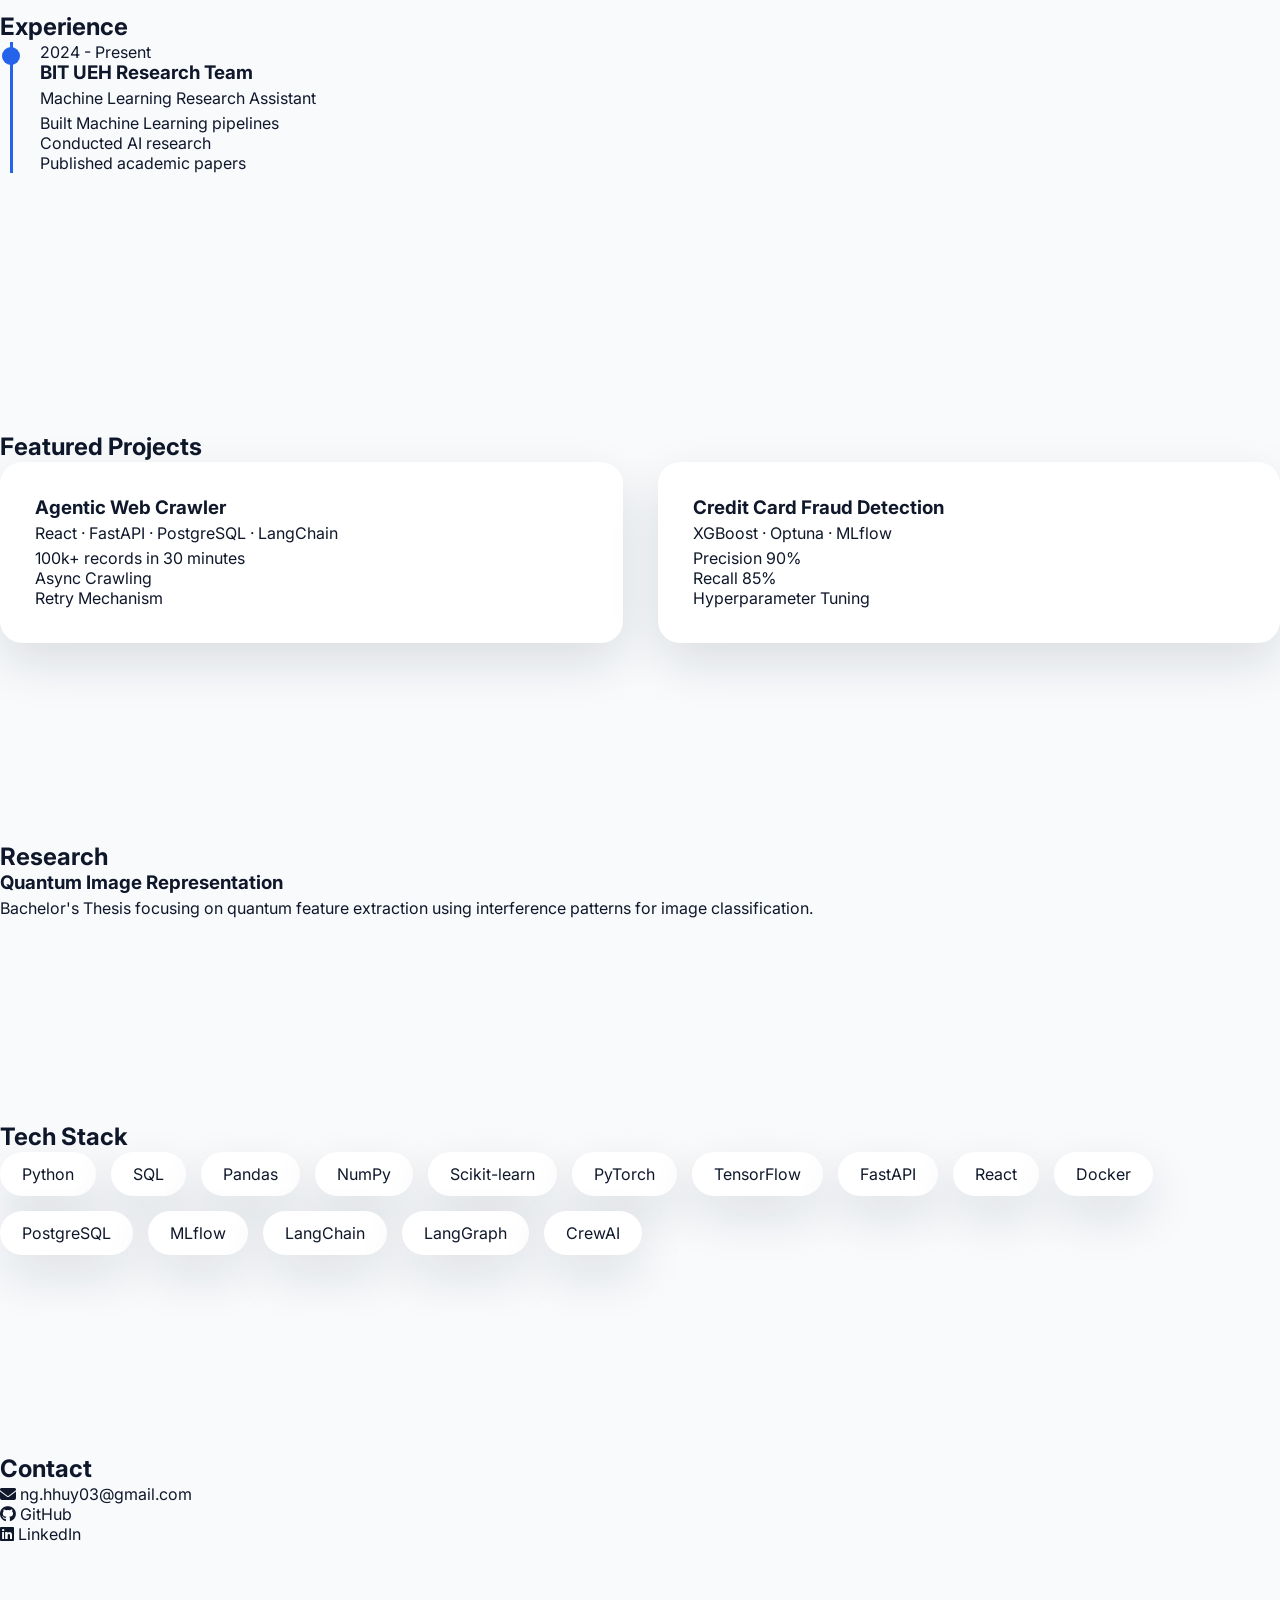
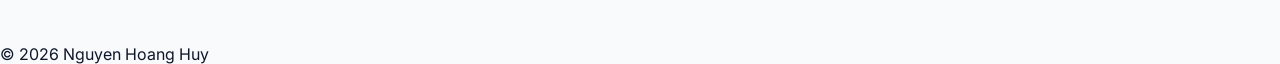
==== commit fb2d6b5a: "change center" ====
--- a/index.html
+++ b/index.html
@@ -5,70 +5,34 @@
 
     <meta charset="UTF-8">
 
-    <meta
-        name="viewport"
-        content="width=device-width, initial-scale=1.0"
-    >
+    <meta name="viewport" content="width=device-width, initial-scale=1.0">
 
     <title>
         Nguyen Hoang Huy | Data Scientist
     </title>
 
-    <link
-        rel="preconnect"
-        href="https://fonts.googleapis.com"
-    >
-
-    <link
-        rel="preconnect"
-        href="https://fonts.gstatic.com"
-        crossorigin
-    >
-
-    <link
-        href="https://fonts.googleapis.com/css2?family=Inter:wght@300;400;500;600;700;800&display=swap"
-        rel="stylesheet"
-    >
-
-    <link
-        rel="stylesheet"
-        href="https://cdnjs.cloudflare.com/ajax/libs/font-awesome/6.7.1/css/all.min.css"
-    >
-
-    <link
-        rel="stylesheet"
-        href="assets/css/reset.css"
-    >
-
-    <link
-        rel="stylesheet"
-        href="assets/css/variables.css"
-    >
-
-    <link
-        rel="stylesheet"
-        href="assets/css/layout.css"
-    >
-
-    <link
-        rel="stylesheet"
-        href="assets/css/components.css"
-    >
-
-    <link
-        rel="stylesheet"
-        href="assets/css/animation.css"
-    >
-
-    <link
-        rel="stylesheet"
-        href="assets/css/style.css"
-    >
-
-    <link
-        rel="stylesheet"
-        href="assets/css/responsive.css"
-    >
+    <link rel="preconnect" href="https://fonts.googleapis.com">
+
+    <link rel="preconnect" href="https://fonts.gstatic.com" crossorigin>
+
+    <link href="https://fonts.googleapis.com/css2?family=Inter:wght@300;400;500;600;700;800&display=swap"
+        rel="stylesheet">
+
+    <link rel="stylesheet" href="https://cdnjs.cloudflare.com/ajax/libs/font-awesome/6.7.1/css/all.min.css">
+
+    <link rel="stylesheet" href="assets/css/reset.css">
+
+    <link rel="stylesheet" href="assets/css/variables.css">
+
+    <link rel="stylesheet" href="assets/css/layout.css">
+
+    <link rel="stylesheet" href="assets/css/components.css">
+
+    <link rel="stylesheet" href="assets/css/animation.css">
+
+    <link rel="stylesheet" href="assets/css/style.css">
+
+    <link rel="stylesheet" href="assets/css/responsive.css">
 
 </head>
 
@@ -76,78 +40,80 @@
 
     <!-- NAVBAR -->
 
-<nav class="navbar">
+    <nav class="navbar">
+
+        <div class="container">
+
+            <a href="#" class="logo">
+                HUY.
+            </a>
+
+
+            <ul class="menu">
+
+                <li>
+                    <a href="#about">
+                        About
+                    </a>
+                </li>
+
+
+                <li>
+                    <a href="#experience">
+                        Experience
+                    </a>
+                </li>
+
+
+                <li>
+                    <a href="#projects">
+                        Projects
+                    </a>
+                </li>
+
+
+                <li>
+                    <a href="#research">
+                        Research
+                    </a>
+                </li>
+
+
+                <li>
+                    <a href="#skills">
+                        Skills
+                    </a>
+                </li>
+
+
+                <li>
+                    <a href="#contact">
+                        Contact
+                    </a>
+                </li>
+
+
+            </ul>
+
+
+            <button class="theme-btn">
+
+                🌙
+
+            </button>
+
+
+        </div>
+
+    </nav>
+
+    <!-- ================= HERO ================= -->
+
+<section class="hero">
 
     <div class="container">
 
-        <a href="#" class="logo">
-            HUY.
-        </a>
-
-
-        <ul class="menu">
-
-            <li>
-                <a href="#about">
-                    About
-                </a>
-            </li>
-
-
-            <li>
-                <a href="#experience">
-                    Experience
-                </a>
-            </li>
-
-
-            <li>
-                <a href="#projects">
-                    Projects
-                </a>
-            </li>
-
-
-            <li>
-                <a href="#research">
-                    Research
-                </a>
-            </li>
-
-
-            <li>
-                <a href="#skills">
-                    Skills
-                </a>
-            </li>
-
-
-            <li>
-                <a href="#contact">
-                    Contact
-                </a>
-            </li>
-
-
-        </ul>
-
-
-        <button class="theme-btn">
-
-            🌙
-
-        </button>
-
-
-    </div>
-
-</nav>
-
-    <!-- ================= HERO ================= -->
-
-    <section class="hero">
-
-        <div class="hero-left">
+        <div class="hero-content">
 
             <p class="hello">
 
@@ -155,22 +121,24 @@
 
             </p>
 
-            <h1>
+            <h1 class="hero-title">
 
                 Nguyen Hoang Huy
 
             </h1>
 
-            <h2>
+            <h2 class="hero-subtitle">
 
                 <span id="typing"></span>
 
             </h2>
 
-            <p class="description">
-
-                Building production-ready AI systems using Machine Learning,
-                Deep Learning, LLMs, Multi-Agent AI, and Data Engineering.
+            <p class="hero-description">
+
+                Data Scientist and Agentic AI Engineer passionate about building
+                production-ready AI systems using Machine Learning, Deep Learning,
+                Large Language Models (LLMs), Agentic AI, Data Engineering,
+                and MLOps to solve real-world business problems.
 
             </p>
 
@@ -190,113 +158,336 @@
                     class="btn-outline"
                 >
 
-                    Projects
+                    View Projects
 
                 </a>
 
             </div>
 
-        </div>
-
-        <div class="hero-right">
-
-            <img
-                src="assets/images/avatar.jpg"
-                alt="Avatar"
-            >
+            <div class="hero-stats">
+
+                <div class="hero-stat">
+
+                    <h3>
+
+                        3.64 / 4.0
+
+                    </h3>
+
+                    <span>
+
+                        GPA
+
+                    </span>
+
+                </div>
+
+                <div class="hero-stat">
+
+                    <h3>
+
+                        Top 5%
+
+                    </h3>
+
+                    <span>
+
+                        Academic Ranking
+
+                    </span>
+
+                </div>
+
+                <div class="hero-stat">
+
+                    <h3>
+
+                        10+
+
+                    </h3>
+
+                    <span>
+
+                        AI Projects
+
+                    </span>
+
+                </div>
+
+                <div class="hero-stat">
+
+                    <h3>
+
+                        4+
+
+                    </h3>
+
+                    <span>
+
+                        Research Works
+
+                    </span>
+
+                </div>
+
+            </div>
+
+        </div>
+
+    </div>
+
+</section>
+
+    <!-- ================= ABOUT ================= -->
+
+<section
+    class="section"
+    id="about"
+>
+
+    <div class="container">
+
+        <div class="section-header">
+
+            <h2>
+
+                About Me
+
+            </h2>
+
+            <p>
+
+                Data Scientist and Agentic AI Engineer passionate about building
+                production-ready AI systems using Machine Learning, Deep Learning,
+                Large Language Models, Agentic AI, and Data Engineering.
+                I enjoy transforming complex data into intelligent solutions
+                that solve real-world business problems while maintaining
+                scalability, reliability, and performance.
+
+            </p>
+
+        </div>
+
+        <div class="stats">
+
+            <div class="card">
+
+                <h3>
+
+                    3.64 / 4.0
+
+                </h3>
+
+                <p>
+
+                    GPA
+
+                </p>
+
+            </div>
+
+            <div class="card">
+
+                <h3>
+
+                    Top 5%
+
+                </h3>
+
+                <p>
+
+                    Academic Ranking
+
+                </p>
+
+            </div>
+
+            <div class="card">
+
+                <h3>
+
+                    10+
+
+                </h3>
+
+                <p>
+
+                    AI Projects
+
+                </p>
+
+            </div>
+
+            <div class="card">
+
+                <h3>
+
+                    4+
+
+                </h3>
+
+                <p>
+
+                    Research Works
+
+                </p>
+
+            </div>
+
+        </div>
+
+    </div>
+
+</section>
+    <!-- ================= EXPERIENCE ================= -->
+
+    <section class="section" id="experience">
+
+        <h2>
+
+            Experience
+
+        </h2>
+
+        <div class="timeline">
+
+            <div class="timeline-item">
+
+                <div class="year">
+
+                    2024 - Present
+
+                </div>
+
+                <div class="content">
+
+                    <h3>
+
+                        BIT UEH Research Team
+
+                    </h3>
+
+                    <p>
+
+                        Machine Learning Research Assistant
+
+                    </p>
+
+                    <ul>
+
+                        <li>
+
+                            Built Machine Learning pipelines
+
+                        </li>
+
+                        <li>
+
+                            Conducted AI research
+
+                        </li>
+
+                        <li>
+
+                            Published academic papers
+
+                        </li>
+
+                    </ul>
+
+                </div>
+
+            </div>
 
         </div>
 
     </section>
 
-    <!-- ================= ABOUT ================= -->
-
-    <section
-        class="section"
-        id="about"
-    >
+    <!-- ================= PROJECTS ================= -->
+
+    <section class="section" id="projects">
 
         <h2>
 
-            About Me
+            Featured Projects
 
         </h2>
 
-        <p>
-
-            Data Scientist and Agentic AI Engineer passionate about
-            building intelligent systems for real-world applications.
-
-            My interests include Machine Learning, Forecasting,
-            NLP, LLMs, Agentic AI,
-            Data Engineering,
-            and scalable AI deployment.
-
-        </p>
-
-        <div class="stats">
-
-            <div class="card">
+        <div class="project-grid">
+
+            <div class="project-card">
 
                 <h3>
 
-                    3.64 / 4.0
+                    Agentic Web Crawler
 
                 </h3>
 
                 <p>
 
-                    GPA
+                    React · FastAPI · PostgreSQL · LangChain
 
                 </p>
 
-            </div>
-
-            <div class="card">
+                <ul>
+
+                    <li>
+
+                        100k+ records in 30 minutes
+
+                    </li>
+
+                    <li>
+
+                        Async Crawling
+
+                    </li>
+
+                    <li>
+
+                        Retry Mechanism
+
+                    </li>
+
+                </ul>
+
+            </div>
+
+            <div class="project-card">
 
                 <h3>
 
-                    Top 5%
+                    Credit Card Fraud Detection
 
                 </h3>
 
                 <p>
 
-                    Academic Ranking
+                    XGBoost · Optuna · MLflow
 
                 </p>
 
-            </div>
-
-            <div class="card">
-
-                <h3>
-
-                    10+
-
-                </h3>
-
-                <p>
-
-                    AI Projects
-
-                </p>
-
-            </div>
-
-            <div class="card">
-
-                <h3>
-
-                    4+
-
-                </h3>
-
-                <p>
-
-                    Research Works
-
-                </p>
+                <ul>
+
+                    <li>
+
+                        Precision 90%
+
+                    </li>
+
+                    <li>
+
+                        Recall 85%
+
+                    </li>
+
+                    <li>
+
+                        Hyperparameter Tuning
+
+                    </li>
+
+                </ul>
 
             </div>
 
@@ -304,174 +495,9 @@
 
     </section>
 
-    <!-- ================= EXPERIENCE ================= -->
-
-    <section
-        class="section"
-        id="experience"
-    >
-
-        <h2>
-
-            Experience
-
-        </h2>
-
-        <div class="timeline">
-
-            <div class="timeline-item">
-
-                <div class="year">
-
-                    2024 - Present
-
-                </div>
-
-                <div class="content">
-
-                    <h3>
-
-                        BIT UEH Research Team
-
-                    </h3>
-
-                    <p>
-
-                        Machine Learning Research Assistant
-
-                    </p>
-
-                    <ul>
-
-                        <li>
-
-                            Built Machine Learning pipelines
-
-                        </li>
-
-                        <li>
-
-                            Conducted AI research
-
-                        </li>
-
-                        <li>
-
-                            Published academic papers
-
-                        </li>
-
-                    </ul>
-
-                </div>
-
-            </div>
-
-        </div>
-
-    </section>
-
-    <!-- ================= PROJECTS ================= -->
-
-    <section
-        class="section"
-        id="projects"
-    >
-
-        <h2>
-
-            Featured Projects
-
-        </h2>
-
-        <div class="project-grid">
-
-            <div class="project-card">
-
-                <h3>
-
-                    Agentic Web Crawler
-
-                </h3>
-
-                <p>
-
-                    React · FastAPI · PostgreSQL · LangChain
-
-                </p>
-
-                <ul>
-
-                    <li>
-
-                        100k+ records in 30 minutes
-
-                    </li>
-
-                    <li>
-
-                        Async Crawling
-
-                    </li>
-
-                    <li>
-
-                        Retry Mechanism
-
-                    </li>
-
-                </ul>
-
-            </div>
-
-            <div class="project-card">
-
-                <h3>
-
-                    Credit Card Fraud Detection
-
-                </h3>
-
-                <p>
-
-                    XGBoost · Optuna · MLflow
-
-                </p>
-
-                <ul>
-
-                    <li>
-
-                        Precision 90%
-
-                    </li>
-
-                    <li>
-
-                        Recall 85%
-
-                    </li>
-
-                    <li>
-
-                        Hyperparameter Tuning
-
-                    </li>
-
-                </ul>
-
-            </div>
-
-        </div>
-
-    </section>
-
     <!-- ================= RESEARCH ================= -->
 
-    <section
-        class="section"
-        id="research"
-    >
+    <section class="section" id="research">
 
         <h2>
 
@@ -500,10 +526,7 @@
 
     <!-- ================= SKILLS ================= -->
 
-    <section
-        class="section"
-        id="skills"
-    >
+    <section class="section" id="skills">
 
         <h2>
 
@@ -535,10 +558,7 @@
 
     <!-- ================= CONTACT ================= -->
 
-    <section
-        class="section"
-        id="contact"
-    >
+    <section class="section" id="contact">
 
         <h2>
 
--- a/assets/css/style.css
+++ b/assets/css/style.css
@@ -72,195 +72,195 @@
 
 }
 
-/*=========================
+/*=========================================
 HERO
-=========================*/
+=========================================*/
 
 .hero{
 
+    position:relative;
+
     min-height:100vh;
 
+    display:flex;
+
+    align-items:center;
+
+    justify-content:center;
+
+    text-align:center;
+
+    padding:120px 0 80px;
+
+    overflow:hidden;
+
+}
+
+.hero::before{
+
+    content:"";
+
+    position:absolute;
+
+    width:700px;
+
+    height:700px;
+
+    top:-220px;
+
+    right:-220px;
+
+    background:
+    radial-gradient(
+        circle,
+        rgba(37,99,235,.18),
+        transparent 70%
+    );
+
+    filter:blur(30px);
+
+    z-index:-1;
+
+}
+
+.hero .container{
+
+    display:flex;
+
+    justify-content:center;
+
+    align-items:center;
+
+}
+
+.hero-content{
+
+    width:100%;
+
+    max-width:900px;
+
+    margin:0 auto;
+
+}
+
+.hello{
+
+    font-size:1.15rem;
+
+    color:var(--text-muted);
+
+    margin-bottom:20px;
+
+}
+
+.hero-title{
+
+    font-size:clamp(3rem,7vw,5.5rem);
+
+    font-weight:900;
+
+    line-height:1.1;
+
+    margin-bottom:20px;
+
+    background:var(--gradient);
+
+    -webkit-background-clip:text;
+
+    color:transparent;
+
+}
+
+.hero-subtitle{
+
+    font-size:2rem;
+
+    font-weight:700;
+
+    color:var(--primary);
+
+    margin-bottom:30px;
+
+    min-height:45px;
+
+}
+
+.hero-description{
+
+    max-width:760px;
+
+    margin:0 auto;
+
+    color:var(--text-muted);
+
+    font-size:1.15rem;
+
+    line-height:1.9;
+
+}
+
+.hero-buttons{
+
+    margin-top:45px;
+
+    display:flex;
+
+    justify-content:center;
+
+    align-items:center;
+
+    gap:20px;
+
+    flex-wrap:wrap;
+
+}
+
+.hero-stats{
+
+    margin-top:70px;
+
     display:grid;
 
-    grid-template-columns:1.2fr .8fr;
-
-    align-items:center;
-
-    gap:70px;
-
-}
-
-.hero h1{
-
-    font-size:4.3rem;
-
-    line-height:1.1;
-
-    margin:18px 0;
-
-}
-
-.hero h2{
-
-    color:var(--primary);
-
-    margin-bottom:25px;
-
-}
-
-.hero p{
-
-    color:var(--text-light);
-
-    font-size:1.1rem;
-
-}
-
-.hero-buttons{
-
-    display:flex;
-
-    gap:20px;
-
-    margin-top:35px;
-
-}
-
-.hero-right{
-
-    display:flex;
-
-    justify-content:center;
-
-}
-
-.hero-right img{
-
-    width:380px;
-
-    border-radius:50%;
-
-    border:10px solid white;
+    grid-template-columns:repeat(4,1fr);
+
+    gap:25px;
+
+}
+
+.hero-stat{
+
+    background:white;
+
+    padding:30px 20px;
+
+    border-radius:20px;
 
     box-shadow:var(--shadow);
 
-}
-
-.hero{
-
-
-position:relative;
-
-min-height:100vh;
-
-
-display:flex;
-
-align-items:center;
-
-
-overflow:hidden;
-
-
-}
-
-
-
-.hero::before{
-
-
-content:"";
-
-
-position:absolute;
-
-
-width:700px;
-
-height:700px;
-
-
-right:-200px;
-
-top:-200px;
-
-
-background:
-
-radial-gradient(
-circle,
-rgba(37,99,235,.25),
-transparent 70%
-);
-
-
-filter:blur(20px);
-
-
-z-index:-1;
-
-
-}
-
-
-
-
-.hero-content{
-
-
-max-width:800px;
-
-
-}
-
-
-
-.hero-title{
-
-
-font-size:var(--title);
-
-font-weight:900;
-
-
-background:
-
-var(--gradient);
-
-
--webkit-background-clip:text;
-
-color:transparent;
-
-
-}
-
-
-
-.hero-subtitle{
-
-
-font-size:2rem;
-
-color:var(--primary);
-
-
-margin:20px 0;
-
-
-}
-
-
-
-.hero-description{
-
-
-font-size:1.15rem;
-
-color:var(--text-muted);
-
-
-max-width:650px;
-
+    transition:.3s;
+
+}
+
+.hero-stat:hover{
+
+    transform:translateY(-8px);
+
+}
+
+.hero-stat h3{
+
+    font-size:2rem;
+
+    color:var(--primary);
+
+    margin-bottom:10px;
+
+}
+
+.hero-stat span{
+
+    color:var(--text-muted);
+
+    font-size:.95rem;
 
 }
--- a/assets/css/responsive.css
+++ b/assets/css/responsive.css
@@ -1,57 +1,57 @@
-@media(max-width:992px){
+@media (max-width:992px){
 
-.hero{
+    .hero{
 
-grid-template-columns:1fr;
+        padding:100px 0 60px;
 
-text-align:center;
+    }
+
+    .hero-title{
+
+        font-size:3.5rem;
+
+    }
+
+    .hero-stats{
+
+        grid-template-columns:repeat(2,1fr);
+
+    }
 
 }
 
-.hero-buttons{
+@media (max-width:768px){
 
-justify-content:center;
+    .hero-title{
 
-}
+        font-size:2.8rem;
 
-.stats{
+    }
 
-grid-template-columns:repeat(2,1fr);
+    .hero-subtitle{
 
-}
+        font-size:1.5rem;
 
-}
+    }
 
-@media(max-width:768px){
+    .hero-buttons{
 
-.menu{
+        flex-direction:column;
 
-display:none;
+    }
 
-}
+    .hero-buttons a{
 
-.hero h1{
+        width:220px;
 
-font-size:2.7rem;
+        text-align:center;
 
-}
+    }
 
-.stats{
+    .hero-stats{
 
-grid-template-columns:1fr;
+        grid-template-columns:1fr;
 
-}
-
-.project-grid{
-
-grid-template-columns:1fr;
-
-}
-
-.hero-right img{
-
-width:260px;
-
-}
+    }
 
 }
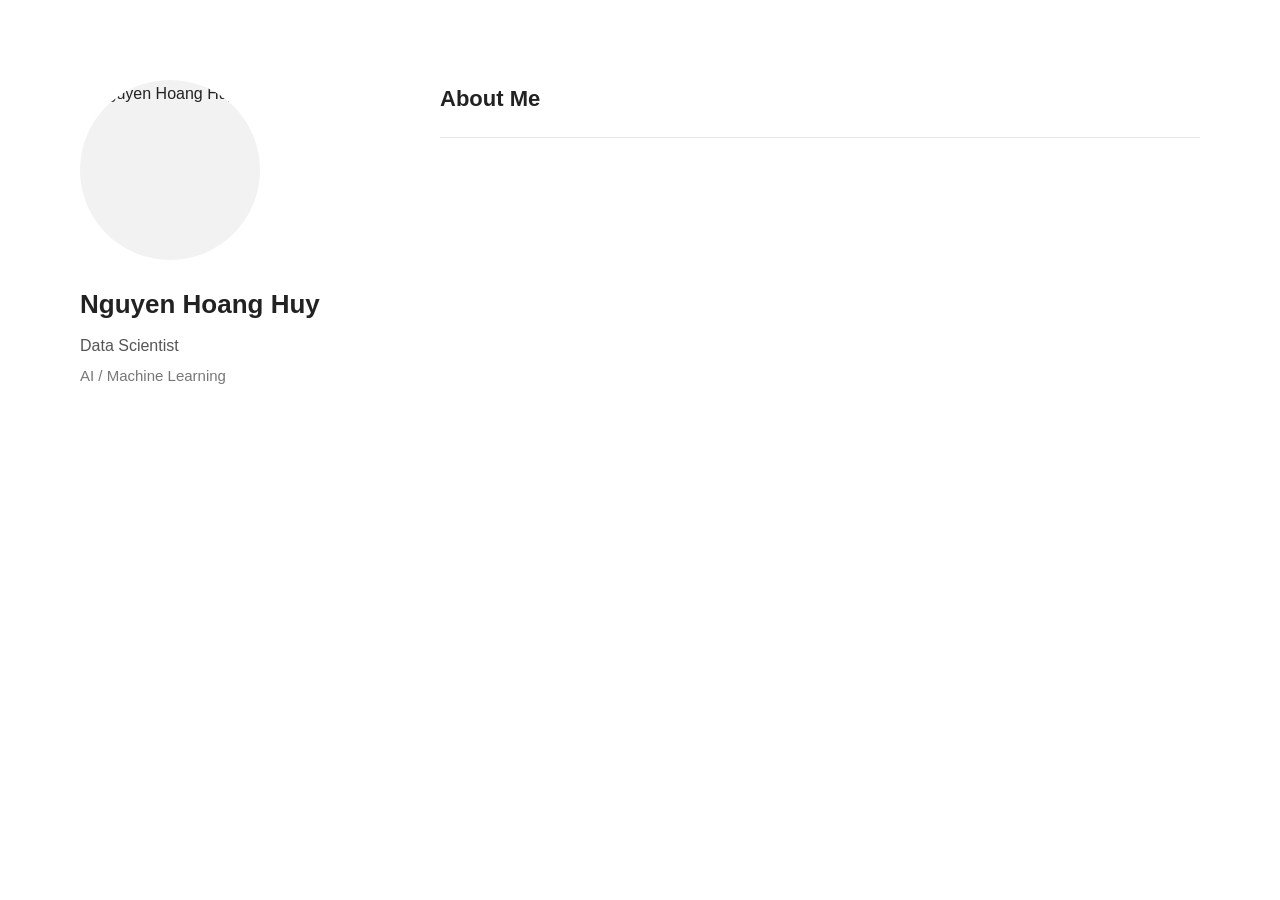
==== commit 217a03c2: "portpolio structure" ====
--- a/index.html
+++ b/index.html
@@ -1,615 +1,72 @@
 <!DOCTYPE html>
 <html lang="en">
-
 <head>
-
     <meta charset="UTF-8">
-
     <meta name="viewport" content="width=device-width, initial-scale=1.0">
 
-    <title>
-        Nguyen Hoang Huy | Data Scientist
-    </title>
+    <title>Nguyen Hoang Huy</title>
 
-    <link rel="preconnect" href="https://fonts.googleapis.com">
-
-    <link rel="preconnect" href="https://fonts.gstatic.com" crossorigin>
-
-    <link href="https://fonts.googleapis.com/css2?family=Inter:wght@300;400;500;600;700;800&display=swap"
-        rel="stylesheet">
-
-    <link rel="stylesheet" href="https://cdnjs.cloudflare.com/ajax/libs/font-awesome/6.7.1/css/all.min.css">
-
-    <link rel="stylesheet" href="assets/css/reset.css">
-
-    <link rel="stylesheet" href="assets/css/variables.css">
-
+    <!-- CSS -->
+    <link rel="stylesheet" href="assets/css/main.css">
     <link rel="stylesheet" href="assets/css/layout.css">
-
-    <link rel="stylesheet" href="assets/css/components.css">
-
-    <link rel="stylesheet" href="assets/css/animation.css">
-
-    <link rel="stylesheet" href="assets/css/style.css">
-
+    <link rel="stylesheet" href="assets/css/profile.css">
+    <link rel="stylesheet" href="assets/css/sections.css">
     <link rel="stylesheet" href="assets/css/responsive.css">
-
 </head>
 
 <body>
 
-    <!-- NAVBAR -->
+    <div class="portfolio">
 
-    <nav class="navbar">
+        <!-- LEFT PROFILE -->
+        <aside class="profile">
 
-        <div class="container">
+            <div class="profile-avatar">
+                <img src="assets/images/avatar.jpg" alt="Nguyen Hoang Huy">
+            </div>
 
-            <a href="#" class="logo">
-                HUY.
-            </a>
+            <div class="profile-info">
+                <h1>Nguyen Hoang Huy</h1>
+
+                <p class="profile-role">
+                    Data Scientist
+                </p>
+
+                <p class="profile-affiliation">
+                    AI / Machine Learning
+                </p>
+
+                <div class="profile-links">
+                    <!-- Links will be added later -->
+                </div>
+            </div>
+
+        </aside>
 
 
-            <ul class="menu">
+        <!-- RIGHT CONTENT -->
+        <main class="content">
 
-                <li>
-                    <a href="#about">
-                        About
-                    </a>
-                </li>
+            <section id="about"></section>
 
+            <section id="research"></section>
 
-                <li>
-                    <a href="#experience">
-                        Experience
-                    </a>
-                </li>
+            <section id="projects"></section>
 
+            <section id="publications"></section>
 
-                <li>
-                    <a href="#projects">
-                        Projects
-                    </a>
-                </li>
+            <section id="experience"></section>
 
+            <section id="education"></section>
 
-                <li>
-                    <a href="#research">
-                        Research
-                    </a>
-                </li>
-
-
-                <li>
-                    <a href="#skills">
-                        Skills
-                    </a>
-                </li>
-
-
-                <li>
-                    <a href="#contact">
-                        Contact
-                    </a>
-                </li>
-
-
-            </ul>
-
-
-            <button class="theme-btn">
-
-                🌙
-
-            </button>
-
-
-        </div>
-
-    </nav>
-
-    <!-- ================= HERO ================= -->
-
-<section class="hero">
-
-    <div class="container">
-
-        <div class="hero-content">
-
-            <p class="hello">
-
-                Hello, I'm
-
-            </p>
-
-            <h1 class="hero-title">
-
-                Nguyen Hoang Huy
-
-            </h1>
-
-            <h2 class="hero-subtitle">
-
-                <span id="typing"></span>
-
-            </h2>
-
-            <p class="hero-description">
-
-                Data Scientist and Agentic AI Engineer passionate about building
-                production-ready AI systems using Machine Learning, Deep Learning,
-                Large Language Models (LLMs), Agentic AI, Data Engineering,
-                and MLOps to solve real-world business problems.
-
-            </p>
-
-            <div class="hero-buttons">
-
-                <a
-                    href="assets/files/NguyenHoangHuy_CV.pdf"
-                    class="btn"
-                >
-
-                    Download CV
-
-                </a>
-
-                <a
-                    href="#projects"
-                    class="btn-outline"
-                >
-
-                    View Projects
-
-                </a>
-
-            </div>
-
-            <div class="hero-stats">
-
-                <div class="hero-stat">
-
-                    <h3>
-
-                        3.64 / 4.0
-
-                    </h3>
-
-                    <span>
-
-                        GPA
-
-                    </span>
-
-                </div>
-
-                <div class="hero-stat">
-
-                    <h3>
-
-                        Top 5%
-
-                    </h3>
-
-                    <span>
-
-                        Academic Ranking
-
-                    </span>
-
-                </div>
-
-                <div class="hero-stat">
-
-                    <h3>
-
-                        10+
-
-                    </h3>
-
-                    <span>
-
-                        AI Projects
-
-                    </span>
-
-                </div>
-
-                <div class="hero-stat">
-
-                    <h3>
-
-                        4+
-
-                    </h3>
-
-                    <span>
-
-                        Research Works
-
-                    </span>
-
-                </div>
-
-            </div>
-
-        </div>
+        </main>
 
     </div>
 
-</section>
 
-    <!-- ================= ABOUT ================= -->
-
-<section
-    class="section"
-    id="about"
->
-
-    <div class="container">
-
-        <div class="section-header">
-
-            <h2>
-
-                About Me
-
-            </h2>
-
-            <p>
-
-                Data Scientist and Agentic AI Engineer passionate about building
-                production-ready AI systems using Machine Learning, Deep Learning,
-                Large Language Models, Agentic AI, and Data Engineering.
-                I enjoy transforming complex data into intelligent solutions
-                that solve real-world business problems while maintaining
-                scalability, reliability, and performance.
-
-            </p>
-
-        </div>
-
-        <div class="stats">
-
-            <div class="card">
-
-                <h3>
-
-                    3.64 / 4.0
-
-                </h3>
-
-                <p>
-
-                    GPA
-
-                </p>
-
-            </div>
-
-            <div class="card">
-
-                <h3>
-
-                    Top 5%
-
-                </h3>
-
-                <p>
-
-                    Academic Ranking
-
-                </p>
-
-            </div>
-
-            <div class="card">
-
-                <h3>
-
-                    10+
-
-                </h3>
-
-                <p>
-
-                    AI Projects
-
-                </p>
-
-            </div>
-
-            <div class="card">
-
-                <h3>
-
-                    4+
-
-                </h3>
-
-                <p>
-
-                    Research Works
-
-                </p>
-
-            </div>
-
-        </div>
-
-    </div>
-
-</section>
-    <!-- ================= EXPERIENCE ================= -->
-
-    <section class="section" id="experience">
-
-        <h2>
-
-            Experience
-
-        </h2>
-
-        <div class="timeline">
-
-            <div class="timeline-item">
-
-                <div class="year">
-
-                    2024 - Present
-
-                </div>
-
-                <div class="content">
-
-                    <h3>
-
-                        BIT UEH Research Team
-
-                    </h3>
-
-                    <p>
-
-                        Machine Learning Research Assistant
-
-                    </p>
-
-                    <ul>
-
-                        <li>
-
-                            Built Machine Learning pipelines
-
-                        </li>
-
-                        <li>
-
-                            Conducted AI research
-
-                        </li>
-
-                        <li>
-
-                            Published academic papers
-
-                        </li>
-
-                    </ul>
-
-                </div>
-
-            </div>
-
-        </div>
-
-    </section>
-
-    <!-- ================= PROJECTS ================= -->
-
-    <section class="section" id="projects">
-
-        <h2>
-
-            Featured Projects
-
-        </h2>
-
-        <div class="project-grid">
-
-            <div class="project-card">
-
-                <h3>
-
-                    Agentic Web Crawler
-
-                </h3>
-
-                <p>
-
-                    React · FastAPI · PostgreSQL · LangChain
-
-                </p>
-
-                <ul>
-
-                    <li>
-
-                        100k+ records in 30 minutes
-
-                    </li>
-
-                    <li>
-
-                        Async Crawling
-
-                    </li>
-
-                    <li>
-
-                        Retry Mechanism
-
-                    </li>
-
-                </ul>
-
-            </div>
-
-            <div class="project-card">
-
-                <h3>
-
-                    Credit Card Fraud Detection
-
-                </h3>
-
-                <p>
-
-                    XGBoost · Optuna · MLflow
-
-                </p>
-
-                <ul>
-
-                    <li>
-
-                        Precision 90%
-
-                    </li>
-
-                    <li>
-
-                        Recall 85%
-
-                    </li>
-
-                    <li>
-
-                        Hyperparameter Tuning
-
-                    </li>
-
-                </ul>
-
-            </div>
-
-        </div>
-
-    </section>
-
-    <!-- ================= RESEARCH ================= -->
-
-    <section class="section" id="research">
-
-        <h2>
-
-            Research
-
-        </h2>
-
-        <div class="research-card">
-
-            <h3>
-
-                Quantum Image Representation
-
-            </h3>
-
-            <p>
-
-                Bachelor's Thesis focusing on quantum feature extraction
-                using interference patterns for image classification.
-
-            </p>
-
-        </div>
-
-    </section>
-
-    <!-- ================= SKILLS ================= -->
-
-    <section class="section" id="skills">
-
-        <h2>
-
-            Tech Stack
-
-        </h2>
-
-        <div class="skill-tags">
-
-            <span>Python</span>
-            <span>SQL</span>
-            <span>Pandas</span>
-            <span>NumPy</span>
-            <span>Scikit-learn</span>
-            <span>PyTorch</span>
-            <span>TensorFlow</span>
-            <span>FastAPI</span>
-            <span>React</span>
-            <span>Docker</span>
-            <span>PostgreSQL</span>
-            <span>MLflow</span>
-            <span>LangChain</span>
-            <span>LangGraph</span>
-            <span>CrewAI</span>
-
-        </div>
-
-    </section>
-
-    <!-- ================= CONTACT ================= -->
-
-    <section class="section" id="contact">
-
-        <h2>
-
-            Contact
-
-        </h2>
-
-        <div class="contact-grid">
-
-            <div>
-
-                <i class="fa-solid fa-envelope"></i>
-
-                ng.hhuy03@gmail.com
-
-            </div>
-
-            <div>
-
-                <i class="fa-brands fa-github"></i>
-
-                GitHub
-
-            </div>
-
-            <div>
-
-                <i class="fa-brands fa-linkedin"></i>
-
-                LinkedIn
-
-            </div>
-
-        </div>
-
-    </section>
-
-    <footer>
-
-        © 2026 Nguyen Hoang Huy
-
-    </footer>
-
+    <!-- JavaScript -->
+    <script src="assets/js/sections.js"></script>
     <script src="assets/js/main.js"></script>
 
-    <script src="assets/js/navbar.js"></script>
-
-    <script src="assets/js/typing.js"></script>
-
-    <script src="assets/js/scroll.js"></script>
-
 </body>
-
 </html>
--- a/assets/css/main.css
+++ b/assets/css/main.css
@@ -0,0 +1,36 @@
+/* ========================================
+   Global
+======================================== */
+
+* {
+    margin: 0;
+    padding: 0;
+    box-sizing: border-box;
+}
+
+html {
+    scroll-behavior: smooth;
+}
+
+body {
+    font-family: Arial, Helvetica, sans-serif;
+    background: #ffffff;
+    color: #222222;
+    line-height: 1.7;
+}
+
+img {
+    max-width: 100%;
+    display: block;
+}
+
+a {
+    color: inherit;
+    text-decoration: none;
+}
+
+button,
+input,
+textarea {
+    font: inherit;
+}
--- a/assets/css/layout.css
+++ b/assets/css/layout.css
@@ -1,152 +1,22 @@
-.container{
+/* ========================================
+   Main Layout
+======================================== */
 
+.portfolio {
+    width: min(1200px, 100%);
+    margin: 0 auto;
 
-width:min(
-92%,
-var(--container)
-);
+    display: grid;
+    grid-template-columns: 280px 1fr;
+    gap: 80px;
 
-
-margin:auto;
-
-
+    padding: 80px 40px;
 }
 
-
-
-section{
-
-
-padding:
-
-100px 0;
-
-
+.profile {
+    position: relative;
 }
 
-
-
-.section-header{
-
-
-text-align:center;
-
-margin-bottom:70px;
-
-
+.content {
+    min-width: 0;
 }
-
-
-
-.section-header h2{
-
-
-font-size:3rem;
-
-font-weight:800;
-
-
-}
-
-
-
-.section-header p{
-
-
-max-width:650px;
-
-margin:20px auto;
-
-color:var(--text-muted);
-
-
-}
-
-
-
-.grid{
-
-
-display:grid;
-
-gap:30px;
-
-
-}
-
-
-
-.grid-2{
-
-
-grid-template-columns:
-
-repeat(
-2,
-1fr
-);
-
-
-}
-
-
-
-.grid-3{
-
-
-grid-template-columns:
-
-repeat(
-3,
-1fr
-);
-
-
-}
-
-
-
-.grid-4{
-
-
-grid-template-columns:
-
-repeat(
-4,
-1fr
-);
-
-
-}
-
-
-
-.flex{
-
-
-display:flex;
-
-align-items:center;
-
-
-}
-
-
-
-.center{
-
-
-justify-content:center;
-
-align-items:center;
-
-
-}
-
-
-
-.hidden{
-
-display:none;
-
-}
--- a/assets/css/profile.css
+++ b/assets/css/profile.css
@@ -0,0 +1,57 @@
+/* ========================================
+   Profile
+======================================== */
+
+.profile-avatar {
+    width: 180px;
+    height: 180px;
+
+    margin-bottom: 28px;
+
+    border-radius: 50%;
+    overflow: hidden;
+
+    background: #f2f2f2;
+}
+
+.profile-avatar img {
+    width: 100%;
+    height: 100%;
+    object-fit: cover;
+}
+
+.profile-info h1 {
+    font-size: 26px;
+    font-weight: 600;
+    line-height: 1.3;
+
+    margin-bottom: 10px;
+}
+
+.profile-role {
+    font-size: 16px;
+    color: #555;
+    margin-bottom: 4px;
+}
+
+.profile-affiliation {
+    font-size: 15px;
+    color: #777;
+}
+
+.profile-links {
+    margin-top: 24px;
+
+    display: flex;
+    flex-direction: column;
+    gap: 8px;
+}
+
+.profile-links a {
+    font-size: 14px;
+    color: #555;
+}
+
+.profile-links a:hover {
+    color: #000;
+}
--- a/assets/css/sections.css
+++ b/assets/css/sections.css
@@ -0,0 +1,34 @@
+/* ========================================
+   Content Sections
+======================================== */
+
+.content {
+    display: flex;
+    flex-direction: column;
+    gap: 64px;
+}
+
+.content section {
+    width: 100%;
+}
+
+.section-title {
+    font-size: 22px;
+    font-weight: 600;
+
+    margin-bottom: 20px;
+}
+
+.section-divider {
+    width: 100%;
+    height: 1px;
+
+    background: #e5e5e5;
+
+    margin-bottom: 24px;
+}
+
+.section-content {
+    font-size: 15px;
+    color: #444;
+}
--- a/assets/css/responsive.css
+++ b/assets/css/responsive.css
@@ -1,57 +1,22 @@
-@media (max-width:992px){
+/* ========================================
+   Responsive
+======================================== */
 
-    .hero{
+@media (max-width: 800px) {
 
-        padding:100px 0 60px;
+    .portfolio {
+        grid-template-columns: 1fr;
+        gap: 50px;
 
+        padding: 50px 24px;
     }
 
-    .hero-title{
-
-        font-size:3.5rem;
-
+    .profile-avatar {
+        width: 140px;
+        height: 140px;
     }
 
-    .hero-stats{
-
-        grid-template-columns:repeat(2,1fr);
-
+    .content {
+        gap: 48px;
     }
-
 }
-
-@media (max-width:768px){
-
-    .hero-title{
-
-        font-size:2.8rem;
-
-    }
-
-    .hero-subtitle{
-
-        font-size:1.5rem;
-
-    }
-
-    .hero-buttons{
-
-        flex-direction:column;
-
-    }
-
-    .hero-buttons a{
-
-        width:220px;
-
-        text-align:center;
-
-    }
-
-    .hero-stats{
-
-        grid-template-columns:1fr;
-
-    }
-
-}
